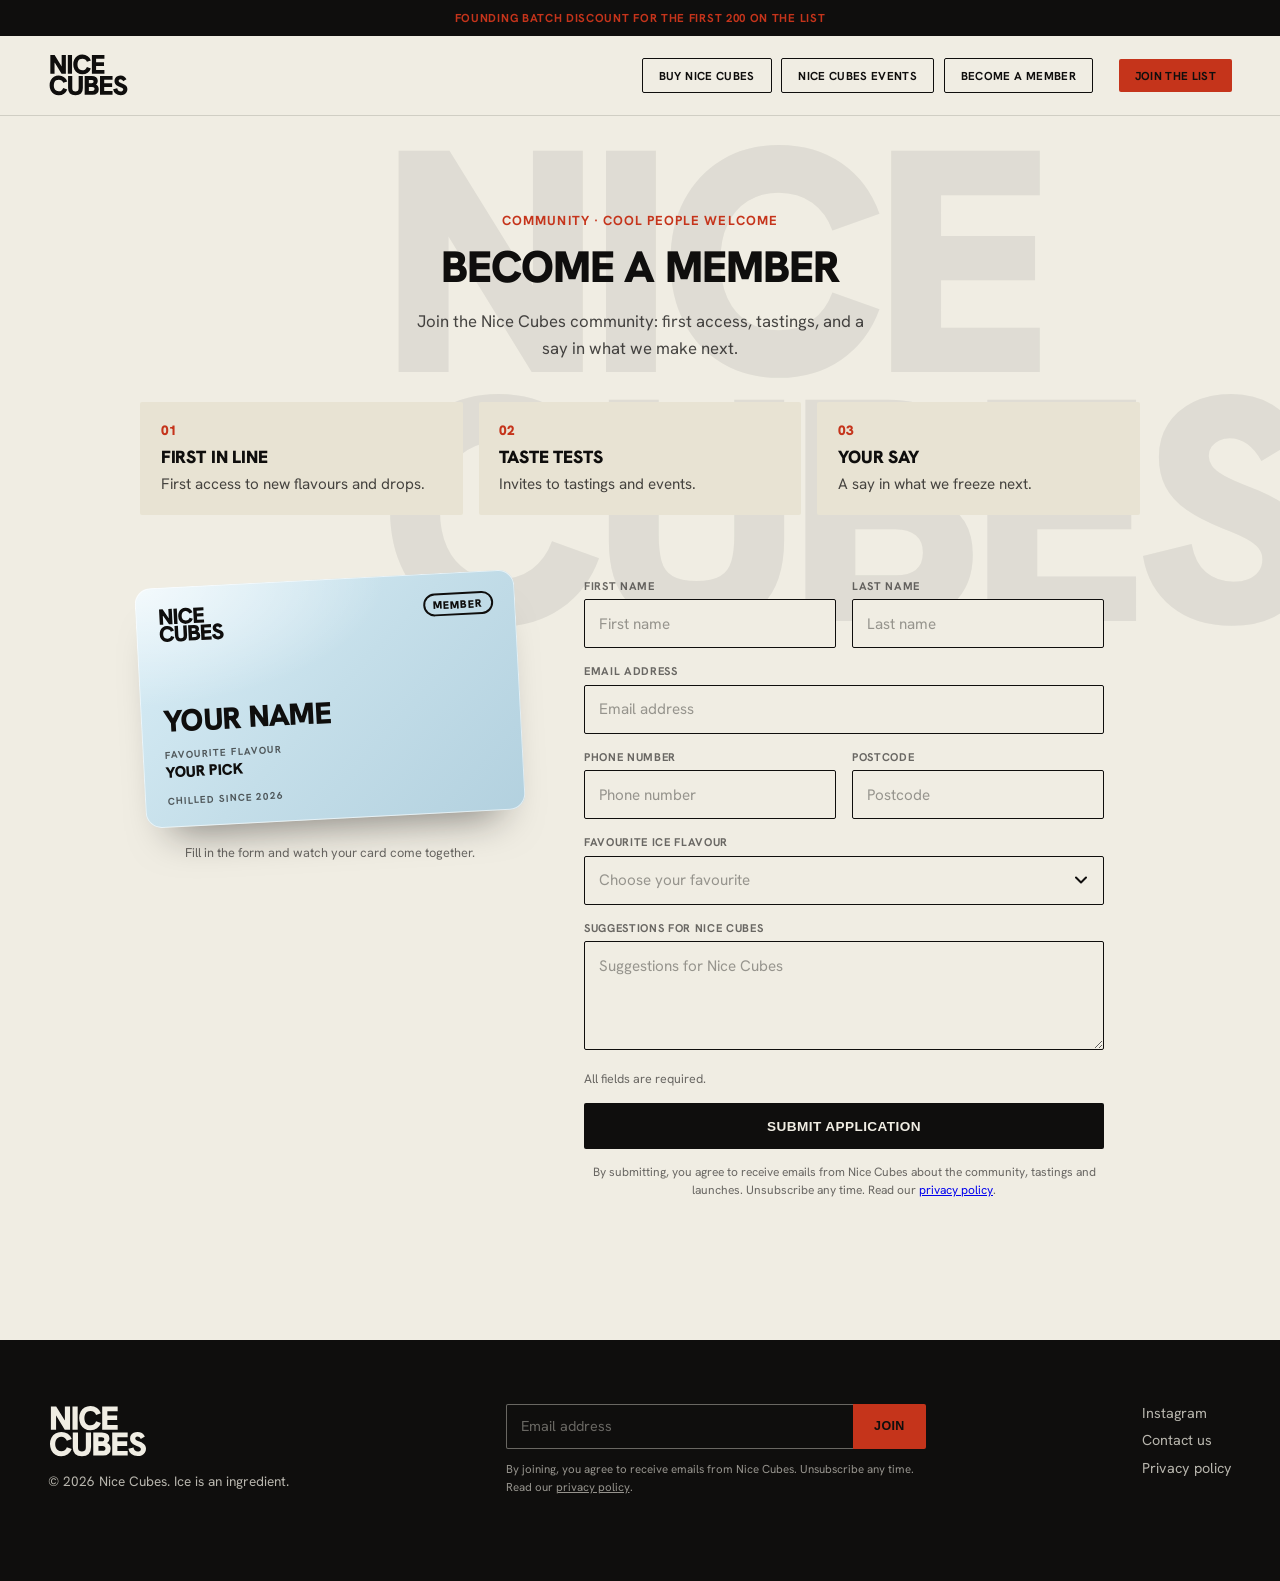
==== become-a-member/index.html @ 355f0e81 "Slim phone menu and text-first hero; spam traps and clearer signup failures; consent lines, footer, " ====
<!doctype html>
<html lang="en">
<head>
<meta charset="UTF-8">
<meta name="viewport" content="width=device-width, initial-scale=1">
<!-- meta:start -->
<title>Become a member | Nice Cubes</title>
<meta name="description" content="Join the Nice Cubes community: first access, tastings, and a say in what we make next.">
<link rel="canonical" href="https://drinknicecubes.com/become-a-member/">
<meta property="og:type" content="website">
<meta property="og:site_name" content="Nice Cubes">
<meta property="og:title" content="Become a member | Nice Cubes">
<meta property="og:description" content="Join the Nice Cubes community: first access, tastings, and a say in what we make next.">
<meta property="og:url" content="https://drinknicecubes.com/become-a-member/">
<meta property="og:image" content="https://drinknicecubes.com/images/og-home.jpg">
<meta property="og:image:width" content="1200">
<meta property="og:image:height" content="630">
<meta name="twitter:card" content="summary_large_image">
<!-- meta:end -->
<link rel="preload" href="/fonts/hanken-grotesk-latin.woff2" as="font" type="font/woff2" crossorigin>
<link rel="icon" href="/images/favicon.svg" type="image/svg+xml">
<link rel="icon" href="/images/favicon-32.png" type="image/png" sizes="32x32">
<link rel="apple-touch-icon" href="/images/apple-touch-icon.png">
<link rel="stylesheet" href="/style.css?v=35">
</head>
<body>

<svg width="0" height="0" style="position:absolute" aria-hidden="true" focusable="false"><defs><path id="nc-wordmark" d="M27 715V18H187L491 509H450V18H607V715H446L144 223H184V715ZM680 715V18H837V715ZM1224 733Q1123 733 1046 687Q969 641 926 558.5Q883 476 883 366Q883 256 926 174Q969 92 1046 46Q1123 0 1224 0Q1339 0 1422 57.5Q1505 115 1541 216L1393 269Q1373 213 1329.5 181.5Q1286 150 1224 150Q1168 150 1126.5 176Q1085 202 1062.5 250Q1040 298 1040 366Q1040 434 1062.5 482.5Q1085 531 1126.5 557Q1168 583 1224 583Q1286 583 1329.5 551.5Q1373 520 1393 464L1541 517Q1505 617 1422 675Q1339 733 1224 733ZM1578 715V18H2046V158H1735V286H2031V426H1735V575H2046V715ZM341 1517Q240 1517 163 1471Q86 1425 43 1342.5Q0 1260 0 1150Q0 1040 43 958Q86 876 163 830Q240 784 341 784Q456 784 539 841.5Q622 899 658 1000L510 1053Q490 997 446.5 965.5Q403 934 341 934Q285 934 243.5 960Q202 986 179.5 1034Q157 1082 157 1150Q157 1218 179.5 1266.5Q202 1315 243.5 1341Q285 1367 341 1367Q403 1367 446.5 1335.5Q490 1304 510 1248L658 1301Q622 1401 539 1459Q456 1517 341 1517ZM965 1517Q828 1517 758.5 1450Q689 1383 689 1247V802H846V1229Q846 1277 854.5 1309Q863 1341 889 1357Q915 1373 965 1373Q1015 1373 1040.5 1357Q1066 1341 1075 1309.5Q1084 1278 1084 1231V802H1241V1242Q1241 1381 1171.5 1449Q1102 1517 965 1517ZM1308 1499V802H1568Q1675 802 1736 849Q1797 896 1797 979Q1797 1025 1779 1061Q1761 1097 1729 1120Q1784 1144 1809.5 1186.5Q1835 1229 1835 1290Q1835 1387 1773.5 1443Q1712 1499 1605 1499ZM1465 1355H1592Q1678 1355 1678 1283Q1678 1248 1655.5 1229Q1633 1210 1592 1210H1465ZM1465 1070H1568Q1602 1070 1621 1052.5Q1640 1035 1640 1004Q1640 976 1621.5 961Q1603 946 1568 946H1465ZM1881 1499V802H2349V942H2038V1070H2334V1210H2038V1359H2349V1499ZM2651 1514Q2535 1514 2461 1454Q2387 1394 2371 1294L2524 1256Q2535 1316 2569.5 1345.5Q2604 1375 2656 1375Q2682 1375 2702.5 1367Q2723 1359 2735 1343Q2747 1327 2747 1305Q2747 1285 2735 1269.5Q2723 1254 2696 1239.5Q2669 1225 2624 1208Q2553 1180 2508 1148.5Q2463 1117 2442 1076Q2421 1035 2421 982Q2421 924 2449.5 879.5Q2478 835 2529.5 809.5Q2581 784 2649 784Q2722 784 2778.5 817.5Q2835 851 2869 919L2744 995Q2725 960 2699.5 941.5Q2674 923 2644 923Q2626 923 2611 930Q2596 937 2587 949.5Q2578 962 2578 979Q2578 996 2588.5 1011Q2599 1026 2627 1041.5Q2655 1057 2705 1076Q2772 1101 2815.5 1131Q2859 1161 2881 1200.5Q2903 1240 2903 1295Q2903 1359 2871.5 1408.5Q2840 1458 2783.5 1486Q2727 1514 2651 1514Z"/></defs></svg>
<svg class="bg-wordmark" viewBox="-60 -60 3023 1637" aria-hidden="true" focusable="false"><use href="#nc-wordmark"/></svg>

<div class="announce"><span class="announce__long">Founding batch discount for the first 200 on the list</span><span class="announce__short">Founding batch discount: first 200</span></div>

<header class="nav" id="site-nav">
  <a class="nav__brand" href="/" aria-label="Nice Cubes home">
    <svg class="logo logo--nav" viewBox="-60 -60 3023 1637" role="img" aria-label="Nice Cubes"><use href="#nc-wordmark"/></svg>
  </a>
  <nav class="nav__links" id="nav-links" aria-label="Main">
    <a class="btn btn--outline btn--sm" href="/buy/">Buy Nice Cubes</a>
    <a class="btn btn--outline btn--sm" href="/events/">Nice Cubes Events</a>
    <a class="btn btn--outline btn--sm" href="/become-a-member/">Become a Member</a>
  </nav>
  <a class="btn btn--accent btn--sm nav__join" href="/#join">Join the list</a>
  <button class="nav__toggle" type="button" aria-expanded="false" aria-controls="nav-links" aria-label="Open menu"><span></span><span></span></button>
</header>

<main id="main">
<div id="page-home" hidden>

  <section class="hero">
    <div class="hero__text">
      <p class="eyebrow"><span class="nowrap">Pre-launch</span> &middot; Four flavours</p>
      <h1 class="display">Why drink ice<br>when you can<br>drink nice.</h1>
      <p class="lede">Nice Cubes treats ice as an ingredient, not an afterthought. Four flavours are launching together: bold heat, floral citrus, savoury herb, bright berry. Zero dilution regret.</p>
      <a class="btn btn--dark" href="/#join">Get Early Access</a>
    </div>
    <div class="hero__media">
      <img class="hero__img" src="/images/hero-lime-chilli-box.webp?v=2" alt="Nice Cubes Lime &amp; Chilli flavoured ice cubes box, with three ice cubes containing lime and chilli">
    </div>
  </section>

  <section class="waitlist" id="join">
    <h2 class="h2 h2--onblack">Be first to know</h2>
    <p class="waitlist__copy">Join the list for early access and a launch discount when our four flavours drop. No spam, just ice.</p>

    <form class="form" id="waitlist-form" novalidate>
      <div class="form__row">
        <label class="field">
          <span class="field__label">First name</span>
          <input class="field__input" type="text" name="firstName" placeholder="e.g. Alex" required autocomplete="given-name">
        </label>
        <label class="field">
          <span class="field__label">Last name</span>
          <input class="field__input" type="text" name="lastName" placeholder="e.g. Parker" required autocomplete="family-name">
        </label>
      </div>
      <label class="field field--full">
        <span class="field__label">Email address</span>
        <input class="field__input" type="email" name="email" placeholder="e.g. alex@email.com" required autocomplete="email">
      </label>
      <div class="hp" aria-hidden="true"><label>Leave this field empty<input type="text" name="nc_confirm_url" tabindex="-1" autocomplete="off"></label></div>
      <button class="btn btn--accent btn--block" type="submit">Join the Waitlist</button>
      <p class="form__consent form__consent--dark">By joining, you agree to receive emails from Nice Cubes about early access, launches and offers. Unsubscribe any time. Read our <a href="/privacy/">privacy policy</a>.</p>
      <p class="form__note" role="status" aria-live="polite"></p>

      <aside class="member-prompt" id="member-prompt" role="dialog" aria-modal="false" aria-labelledby="member-prompt-title" hidden>
        <button class="member-prompt__close" type="button" data-dismiss aria-label="Close">&times;</button>
        <span class="member-prompt__tag">Free</span>
        <p class="member-prompt__title" id="member-prompt-title">Would you like to apply for your free membership?</p>
        <p class="member-prompt__text">First access, tastings and a say in what we freeze next.</p>
        <div class="member-prompt__actions">
          <a class="btn btn--dark btn--sm" href="/become-a-member/">Apply for membership</a>
          <button class="member-prompt__later" type="button" data-dismiss>Maybe later</button>
        </div>
      </aside>
    </form>
  </section>

  <section class="ingredient">
    <img class="ingredient__img" src="/images/ingredient-ice-cube-illustration.webp?v=2" alt="Blue line drawing of a melting ice cube with a Nice Cubes bottle and a glass of ice frozen inside it" loading="lazy" decoding="async">
    <div class="ingredient__text">
      <h2 class="h2">Ice is an ingredient.</h2>
      <p class="lede">Ordinary ice does one job badly. It chills your drink on the way in and waters it down on the way out.</p>
      <p class="lede">Ours does two jobs well. Chilli and lime start releasing the moment the cube hits the glass, so the drink chills and builds flavour at the same time. Three sips in, it isn&rsquo;t quite the drink you poured.</p>
      <ol class="principles">
        <li><span class="principles__num">01</span> Chilli lime, nothing artificial</li>
        <li><span class="principles__num">02</span> Flavour from the first sip, not the last</li>
        <li><span class="principles__num">03</span> Made in small batches in London</li>
      </ol>
      <span class="lockup" role="img" aria-label="Nice Cubes wordmark, black on ice blue">
        <svg class="lockup__mark" viewBox="-60 -60 3023 1637" aria-hidden="true" focusable="false"><use href="#nc-wordmark"/></svg>
      </span>
    </div>
  </section>

  <section class="flavours">
    <h2 class="display display--sm">Four Flavours</h2>
    <p class="lede lede--center">Launching together. Each one built on two or three ingredients doing all the work.</p>

    <div class="flavour-grid">
      <div class="flavour-card">
        <img class="flavour-card__img" src="/images/flavour-lime-chilli.webp?v=2" alt="Nice Cubes Lime &amp; Chilli flavoured ice cubes box, with ice cubes containing lime and chilli" loading="lazy" decoding="async">
        <div class="flavour-card__swatches">
          <span class="flavour-dot" style="background:#C5341B;"></span>
          <span class="flavour-dot" style="background:#C8F902;"></span>
        </div>
        <div class="flavour-card__name">Chilli &amp; Lime</div>
      </div>

      <div class="flavour-card">
        <img class="flavour-card__img" src="/images/flavour-cucumber-mint.webp?v=4" alt="Nice Cubes Cucumber, Mint &amp; Elderflower flavoured ice cubes box, with ice cubes containing cucumber, mint and elderflower" loading="lazy" decoding="async">
        <div class="flavour-card__swatches">
          <span class="flavour-dot" style="background:#E9E4C9;"></span>
          <span class="flavour-dot" style="background:#7FAE86;"></span>
        </div>
        <div class="flavour-card__name">Elderflower, Mint &amp; Cucumber</div>
      </div>

      <div class="flavour-card">
        <img class="flavour-card__img" src="/images/flavour-blood-orange-rosemary.webp?v=2" alt="Nice Cubes Blood Orange &amp; Rosemary flavoured ice cubes box, with ice cubes containing blood orange and rosemary" loading="lazy" decoding="async">
        <div class="flavour-card__swatches">
          <span class="flavour-dot" style="background:#D9622B;"></span>
          <span class="flavour-dot" style="background:#4F5D3A;"></span>
        </div>
        <div class="flavour-card__name">Blood Orange &amp; Rosemary</div>
      </div>

      <div class="flavour-card">
        <img class="flavour-card__img" src="/images/flavour-raspberry-lemon-basil.webp?v=2" alt="Nice Cubes Raspberry, Lemon &amp; Basil flavoured ice cubes box, with ice cubes containing raspberry, lemon and basil" loading="lazy" decoding="async">
        <div class="flavour-card__swatches">
          <span class="flavour-dot" style="background:#C93B62;"></span>
          <span class="flavour-dot" style="background:#E9C94A;"></span>
        </div>
        <div class="flavour-card__name">Raspberry, Lemon &amp; Basil</div>
      </div>
    </div>
  </section>

  <section class="follow follow--simple">
    <div class="follow__head">
      <h2 class="h2">Follow along</h2>
      <a class="follow__handle" href="https://www.instagram.com/drinknicecubes/" target="_blank" rel="noopener">@drinknicecubes</a>
    </div>
    <div class="follow__grid" hidden>
      <span class="dropzone dropzone--square" data-hint="Instagram">
        <input type="file" accept="image/*" class="dropzone__input" aria-label="Upload Instagram post 1">
        <span class="dropzone__empty">
          <svg viewBox="0 0 24 24" class="dropzone__icon"><path d="M12 2.2c3.2 0 3.6 0 4.9.07 1.2.06 2 .25 2.4.42.6.24 1 .53 1.5 1a4 4 0 0 1 1 1.5c.17.4.36 1.2.42 2.4.06 1.3.07 1.7.07 4.9s0 3.6-.07 4.9c-.06 1.2-.25 2-.42 2.4a4 4 0 0 1-1 1.5 4 4 0 0 1-1.5 1c-.4.17-1.2.36-2.4.42-1.3.06-1.7.07-4.9.07s-3.6 0-4.9-.07c-1.2-.06-2-.25-2.4-.42a4 4 0 0 1-1.5-1 4 4 0 0 1-1-1.5c-.17-.4-.36-1.2-.42-2.4C2.2 15.6 2.2 15.2 2.2 12s0-3.6.07-4.9c.06-1.2.25-2 .42-2.4a4 4 0 0 1 1-1.5 4 4 0 0 1 1.5-1c.4-.17 1.2-.36 2.4-.42C8.4 2.2 8.8 2.2 12 2.2Zm0 2c-3.15 0-3.52 0-4.77.07-.97.04-1.5.2-1.85.34-.46.18-.8.4-1.15.75-.35.35-.57.68-.75 1.15-.14.35-.3.88-.34 1.85C3.07 9.48 3.07 9.85 3.07 13s0 3.52.07 4.77c.04.97.2 1.5.34 1.85.18.46.4.8.75 1.15.35.35.68.57 1.15.75.35.14.88.3 1.85.34 1.25.06 1.62.07 4.77.07s3.52 0 4.77-.07c.97-.04 1.5-.2 1.85-.34.46-.18.8-.4 1.15-.75.35-.35.57-.68.75-1.15.14-.35.3-.88.34-1.85.06-1.25.07-1.62.07-4.77s0-3.52-.07-4.77c-.04-.97-.2-1.5-.34-1.85a3 3 0 0 0-.75-1.15 3 3 0 0 0-1.15-.75c-.35-.14-.88-.3-1.85-.34C15.52 4.2 15.15 4.2 12 4.2Zm0 3.4a5.4 5.4 0 1 1 0 10.8 5.4 5.4 0 0 1 0-10.8Zm0 2a3.4 3.4 0 1 0 0 6.8 3.4 3.4 0 0 0 0-6.8Zm5.6-2.6a1.26 1.26 0 1 1-2.52 0 1.26 1.26 0 0 1 2.52 0Z"/></svg>
          <span class="dropzone__label">Instagram</span>
          <span class="dropzone__browse">or browse files</span>
        </span>
      </span>
      <span class="dropzone dropzone--square" data-hint="Instagram">
        <input type="file" accept="image/*" class="dropzone__input" aria-label="Upload Instagram post 2">
        <span class="dropzone__empty">
          <svg viewBox="0 0 24 24" class="dropzone__icon"><path d="M12 2.2c3.2 0 3.6 0 4.9.07 1.2.06 2 .25 2.4.42.6.24 1 .53 1.5 1a4 4 0 0 1 1 1.5c.17.4.36 1.2.42 2.4.06 1.3.07 1.7.07 4.9s0 3.6-.07 4.9c-.06 1.2-.25 2-.42 2.4a4 4 0 0 1-1 1.5 4 4 0 0 1-1.5 1c-.4.17-1.2.36-2.4.42-1.3.06-1.7.07-4.9.07s-3.6 0-4.9-.07c-1.2-.06-2-.25-2.4-.42a4 4 0 0 1-1.5-1 4 4 0 0 1-1-1.5c-.17-.4-.36-1.2-.42-2.4C2.2 15.6 2.2 15.2 2.2 12s0-3.6.07-4.9c.06-1.2.25-2 .42-2.4a4 4 0 0 1 1-1.5 4 4 0 0 1 1.5-1c.4-.17 1.2-.36 2.4-.42C8.4 2.2 8.8 2.2 12 2.2Zm0 2c-3.15 0-3.52 0-4.77.07-.97.04-1.5.2-1.85.34-.46.18-.8.4-1.15.75-.35.35-.57.68-.75 1.15-.14.35-.3.88-.34 1.85C3.07 9.48 3.07 9.85 3.07 13s0 3.52.07 4.77c.04.97.2 1.5.34 1.85.18.46.4.8.75 1.15.35.35.68.57 1.15.75.35.14.88.3 1.85.34 1.25.06 1.62.07 4.77.07s3.52 0 4.77-.07c.97-.04 1.5-.2 1.85-.34.46-.18.8-.4 1.15-.75.35-.35.57-.68.75-1.15.14-.35.3-.88.34-1.85.06-1.25.07-1.62.07-4.77s0-3.52-.07-4.77c-.04-.97-.2-1.5-.34-1.85a3 3 0 0 0-.75-1.15 3 3 0 0 0-1.15-.75c-.35-.14-.88-.3-1.85-.34C15.52 4.2 15.15 4.2 12 4.2Zm0 3.4a5.4 5.4 0 1 1 0 10.8 5.4 5.4 0 0 1 0-10.8Zm0 2a3.4 3.4 0 1 0 0 6.8 3.4 3.4 0 0 0 0-6.8Zm5.6-2.6a1.26 1.26 0 1 1-2.52 0 1.26 1.26 0 0 1 2.52 0Z"/></svg>
          <span class="dropzone__label">Instagram</span>
          <span class="dropzone__browse">or browse files</span>
        </span>
      </span>
      <span class="dropzone dropzone--square" data-hint="Instagram">
        <input type="file" accept="image/*" class="dropzone__input" aria-label="Upload Instagram post 3">
        <span class="dropzone__empty">
          <svg viewBox="0 0 24 24" class="dropzone__icon"><path d="M12 2.2c3.2 0 3.6 0 4.9.07 1.2.06 2 .25 2.4.42.6.24 1 .53 1.5 1a4 4 0 0 1 1 1.5c.17.4.36 1.2.42 2.4.06 1.3.07 1.7.07 4.9s0 3.6-.07 4.9c-.06 1.2-.25 2-.42 2.4a4 4 0 0 1-1 1.5 4 4 0 0 1-1.5 1c-.4.17-1.2.36-2.4.42-1.3.06-1.7.07-4.9.07s-3.6 0-4.9-.07c-1.2-.06-2-.25-2.4-.42a4 4 0 0 1-1.5-1 4 4 0 0 1-1-1.5c-.17-.4-.36-1.2-.42-2.4C2.2 15.6 2.2 15.2 2.2 12s0-3.6.07-4.9c.06-1.2.25-2 .42-2.4a4 4 0 0 1 1-1.5 4 4 0 0 1 1.5-1c.4-.17 1.2-.36 2.4-.42C8.4 2.2 8.8 2.2 12 2.2Zm0 2c-3.15 0-3.52 0-4.77.07-.97.04-1.5.2-1.85.34-.46.18-.8.4-1.15.75-.35.35-.57.68-.75 1.15-.14.35-.3.88-.34 1.85C3.07 9.48 3.07 9.85 3.07 13s0 3.52.07 4.77c.04.97.2 1.5.34 1.85.18.46.4.8.75 1.15.35.35.68.57 1.15.75.35.14.88.3 1.85.34 1.25.06 1.62.07 4.77.07s3.52 0 4.77-.07c.97-.04 1.5-.2 1.85-.34.46-.18.8-.4 1.15-.75.35-.35.57-.68.75-1.15.14-.35.3-.88.34-1.85.06-1.25.07-1.62.07-4.77s0-3.52-.07-4.77c-.04-.97-.2-1.5-.34-1.85a3 3 0 0 0-.75-1.15 3 3 0 0 0-1.15-.75c-.35-.14-.88-.3-1.85-.34C15.52 4.2 15.15 4.2 12 4.2Zm0 3.4a5.4 5.4 0 1 1 0 10.8 5.4 5.4 0 0 1 0-10.8Zm0 2a3.4 3.4 0 1 0 0 6.8 3.4 3.4 0 0 0 0-6.8Zm5.6-2.6a1.26 1.26 0 1 1-2.52 0 1.26 1.26 0 0 1 2.52 0Z"/></svg>
          <span class="dropzone__label">Instagram</span>
          <span class="dropzone__browse">or browse files</span>
        </span>
      </span>
      <span class="dropzone dropzone--square" data-hint="Instagram">
        <input type="file" accept="image/*" class="dropzone__input" aria-label="Upload Instagram post 4">
        <span class="dropzone__empty">
          <svg viewBox="0 0 24 24" class="dropzone__icon"><path d="M12 2.2c3.2 0 3.6 0 4.9.07 1.2.06 2 .25 2.4.42.6.24 1 .53 1.5 1a4 4 0 0 1 1 1.5c.17.4.36 1.2.42 2.4.06 1.3.07 1.7.07 4.9s0 3.6-.07 4.9c-.06 1.2-.25 2-.42 2.4a4 4 0 0 1-1 1.5 4 4 0 0 1-1.5 1c-.4.17-1.2.36-2.4.42-1.3.06-1.7.07-4.9.07s-3.6 0-4.9-.07c-1.2-.06-2-.25-2.4-.42a4 4 0 0 1-1.5-1 4 4 0 0 1-1-1.5c-.17-.4-.36-1.2-.42-2.4C2.2 15.6 2.2 15.2 2.2 12s0-3.6.07-4.9c.06-1.2.25-2 .42-2.4a4 4 0 0 1 1-1.5 4 4 0 0 1 1.5-1c.4-.17 1.2-.36 2.4-.42C8.4 2.2 8.8 2.2 12 2.2Zm0 2c-3.15 0-3.52 0-4.77.07-.97.04-1.5.2-1.85.34-.46.18-.8.4-1.15.75-.35.35-.57.68-.75 1.15-.14.35-.3.88-.34 1.85C3.07 9.48 3.07 9.85 3.07 13s0 3.52.07 4.77c.04.97.2 1.5.34 1.85.18.46.4.8.75 1.15.35.35.68.57 1.15.75.35.14.88.3 1.85.34 1.25.06 1.62.07 4.77.07s3.52 0 4.77-.07c.97-.04 1.5-.2 1.85-.34.46-.18.8-.4 1.15-.75.35-.35.57-.68.75-1.15.14-.35.3-.88.34-1.85.06-1.25.07-1.62.07-4.77s0-3.52-.07-4.77c-.04-.97-.2-1.5-.34-1.85a3 3 0 0 0-.75-1.15 3 3 0 0 0-1.15-.75c-.35-.14-.88-.3-1.85-.34C15.52 4.2 15.15 4.2 12 4.2Zm0 3.4a5.4 5.4 0 1 1 0 10.8 5.4 5.4 0 0 1 0-10.8Zm0 2a3.4 3.4 0 1 0 0 6.8 3.4 3.4 0 0 0 0-6.8Zm5.6-2.6a1.26 1.26 0 1 1-2.52 0 1.26 1.26 0 0 1 2.52 0Z"/></svg>
          <span class="dropzone__label">Instagram</span>
          <span class="dropzone__browse">or browse files</span>
        </span>
      </span>
    </div>
  </section>

</div>

<section class="subpage" id="page-buy" hidden>
  <p class="eyebrow eyebrow--center">Shop &middot; Coming soon</p>
  <h1 class="subpage__title">Chill out.</h1>
  <p class="subpage__copy">Your cubes are still freezing. Nice Cubes isn&rsquo;t for sale just yet, but join the waitlist and we&rsquo;ll email you the moment Chilli Lime is ready to order.</p>
  <div class="freezer" role="img" aria-label="An ice cube tray with five cubes frozen and one still setting">
    <span class="freezer__cube"></span>
    <span class="freezer__cube"></span>
    <span class="freezer__cube"></span>
    <span class="freezer__cube"></span>
    <span class="freezer__cube"></span>
    <span class="freezer__cube freezer__cube--setting"></span>
  </div>
  <p class="freezer__label">Nearly set</p>
  <a class="btn btn--dark" href="/#join">Join the waitlist</a>
</section>

<section class="event" id="page-events" data-sold-out hidden>
  <div class="event__inner">
    <div class="event__banner-wrap">
      <img class="event__banner" src="/images/supper-club-banner.webp" alt="Nice Cubes Supper Club poster. Food by Oliver Wilson, 3rd October, 6:30 to 11pm, East London. Good drinks, better ice. Seasonal fine dining. A space worth saving." loading="lazy" decoding="async">
      <span class="event__stamp" aria-hidden="true">Sold out</span>
    </div>

    <div class="event__layout">
      <div class="event__body">
        <p class="eyebrow">First launch event</p>
        <h1 class="display display--event">A Nice Cubes<br>Supper.</h1>
        <p class="event__tagline">Good drinks. Better ice.</p>

        <ul class="event__meta">
          <li><span class="event__meta-label">Date</span>Saturday 3rd October 2026</li>
          <li><span class="event__meta-label">Time</span>6:30pm to 11:00pm</li>
          <li><span class="event__meta-label">Location</span>Palm 2, Lower Clapton Rd, East London E5&nbsp;0QJ</li>
        </ul>

        <p class="lede">An evening of amazing food, quality drinks and fabulous ice. We&rsquo;re bringing Nice Cubes to the world for an intimate supper, with food by Oliver Wilson and friends.</p>
        <p class="lede">Expect a seasonal menu, <span class="nowrap">long-table</span> dining, carefully made drinks, flavoured ice, and a room full of nice people.</p>
        <p class="event__cue">Come playful. Bring a little spice.</p>

        <div class="event__tickets">
          <a class="btn btn--accent btn--lg" href="https://www.tickettailor.com/events/nicecubes/2355567" target="_blank" rel="noopener">Get Tickets</a>
        </div>

        <div class="event__soldout" role="status">
          <p class="event__soldout-title">Sold out. Nice one.</p>
          <p class="event__soldout-copy">Every seat is taken and we&rsquo;re having a bit of a meltdown. Join the list and you&rsquo;ll be first to hear about the next supper.</p>
          <div class="event__actions">
            <a class="btn btn--dark" href="/#join">Join the list</a>
            <a class="btn btn--outline" href="https://www.tickettailor.com/events/nicecubes/2355567" target="_blank" rel="noopener">View the event page</a>
          </div>
        </div>
      </div>

      <aside class="event__card">
        <div class="event__card-title">A Nice Cubes Supper</div>
        <div class="event__card-row">Sat 3 Oct 2026 &middot; 6:30 to 11:00pm</div>
        <div class="event__card-row">Palm 2, E5 0QJ &middot; East London</div>
        <div class="event__tickets">
          <a class="btn btn--dark btn--block" href="https://www.tickettailor.com/events/nicecubes/2355567" target="_blank" rel="noopener">Buy Tickets</a>
          <div class="event__card-note">Tickets &amp; booking handled securely by Ticket&nbsp;Tailor.</div>
        </div>
        <div class="event__card-soldout">
          <span class="event__badge">Sold out</span>
          <a class="btn btn--accent btn--block" href="/#join">Join the list for the next one</a>
          <a class="btn btn--outline-light btn--block" href="https://www.tickettailor.com/events/nicecubes/2355567" target="_blank" rel="noopener">View the event page</a>
        </div>
      </aside>
    </div>
  </div>
</section>

<section class="apply" id="page-apply">
  <div class="apply__inner">
    <p class="eyebrow eyebrow--center">Community &middot; Cool people welcome</p>
    <h2 class="h2 h2--center">Become a member</h2>
    <p class="lede lede--center">Join the Nice Cubes community: first access, tastings, and a say in what we make next.</p>

    <ul class="perks">
      <li class="perk"><span class="perk__num">01</span><strong class="perk__title">First in line</strong><span class="perk__text">First access to new flavours and drops.</span></li>
      <li class="perk"><span class="perk__num">02</span><strong class="perk__title">Taste tests</strong><span class="perk__text">Invites to tastings and events.</span></li>
      <li class="perk"><span class="perk__num">03</span><strong class="perk__title">Your say</strong><span class="perk__text">A say in what we freeze next.</span></li>
    </ul>

    <div class="apply__grid">
      <div class="member-card-wrap">
        <div class="member-card" aria-hidden="true">
          <svg class="member-card__logo" viewBox="-60 -60 3023 1637" focusable="false"><use href="#nc-wordmark"/></svg>
          <span class="member-card__tag">Member</span>
          <div class="member-card__name" id="card-name">Your name</div>
          <div class="member-card__row">
            <span class="member-card__label">Favourite flavour</span>
            <strong class="member-card__value" id="card-flavour">Your pick</strong>
          </div>
          <div class="member-card__foot">Chilled since 2026</div>
        </div>
        <p class="member-card__hint">Fill in the form and watch your card come together.</p>
      </div>

    <form class="form form--light" id="apply-form" novalidate>
      <div class="form__row">
        <label class="field">
          <span class="field__label">First name</span>
          <input class="field__input" type="text" name="firstName" placeholder="First name" required autocomplete="given-name">
        </label>
        <label class="field">
          <span class="field__label">Last name</span>
          <input class="field__input" type="text" name="lastName" placeholder="Last name" required autocomplete="family-name">
        </label>
      </div>
      <label class="field field--full">
        <span class="field__label">Email address</span>
        <input class="field__input" type="email" name="email" placeholder="Email address" required autocomplete="email">
      </label>
      <div class="form__row">
        <label class="field">
          <span class="field__label">Phone number</span>
          <input class="field__input" type="tel" name="phone" placeholder="Phone number" required autocomplete="tel">
        </label>
        <label class="field">
          <span class="field__label">Postcode</span>
          <input class="field__input" type="text" name="postcode" placeholder="Postcode" required autocomplete="postal-code">
        </label>
      </div>
      <label class="field field--full">
        <span class="field__label">Favourite ice flavour</span>
        <select class="field__input" name="flavour" required>
          <option value="" disabled selected>Choose your favourite</option>
          <option>Chilli &amp; Lime</option>
          <option>Elderflower, Mint &amp; Cucumber</option>
          <option>Blood Orange &amp; Rosemary</option>
          <option>Raspberry, Lemon &amp; Basil</option>
        </select>
      </label>
      <label class="field field--full">
        <span class="field__label">Suggestions for Nice Cubes</span>
        <textarea class="field__input field__textarea" name="suggestion" rows="4" placeholder="Suggestions for Nice Cubes" required></textarea>
      </label>
      <div class="hp" aria-hidden="true"><label>Leave this field empty<input type="text" name="nc_confirm_url" tabindex="-1" autocomplete="off"></label></div>
      <p class="form__required">All fields are required.</p>
      <button class="btn btn--dark btn--block" type="submit">Submit Application</button>
      <p class="form__consent">By submitting, you agree to receive emails from Nice Cubes about the community, tastings and launches. Unsubscribe any time. Read our <a href="/privacy/">privacy policy</a>.</p>
      <p class="form__note" role="status" aria-live="polite"></p>
    </form>
    </div>
  </div>
</section>

<section class="legal" id="page-privacy" hidden>
  <div class="legal__inner">
    <p class="eyebrow">Legal</p>
    <h1 class="legal__title">Privacy policy</h1>
    <p class="legal__updated">Last updated: September 2026</p>
    <p>This page explains what personal information Nice Cubes collects on drinknicecubes.com, why we collect it, and what your rights are. We have kept it short and in plain English.</p>

    <h2>Who we are</h2>
    <p>Nice Cubes (&ldquo;we&rdquo;, &ldquo;us&rdquo;) makes flavoured ice cubes and runs this website. If you have any questions about your information, message us on Instagram at <a href="https://ig.me/m/drinknicecubes" target="_blank" rel="noopener">@drinknicecubes</a>.</p>

    <h2>What we collect and why</h2>
    <ul>
      <li><strong>Waitlist and newsletter signups:</strong> your first name, last name (waitlist only) and email address. We use them to send you news about early access, launches and offers, including the founding batch discount. We do this with your consent.</li>
      <li><strong>Membership applications:</strong> your name, email address, phone number, postcode, favourite flavour and suggestions. We use them to run the Nice Cubes community, such as early access, tastings and events, to get in touch about your application, and to help us decide what to make next. We do this with your consent.</li>
      <li><strong>Visiting the site:</strong> like any website, the company that hosts it (GitHub) receives your IP address and basic technical details when your browser loads a page. This is used to deliver the site and keep it secure.</li>
    </ul>
    <p>You never have to give us any of this. If you don&rsquo;t, you can still browse the whole site.</p>

    <h2>Cookies and tracking</h2>
    <p>This website doesn&rsquo;t use cookies, analytics or advertising trackers, and it doesn&rsquo;t store anything on your device. If that ever changes, we will update this page and ask for your permission where the law requires it.</p>

    <h2>Who we share it with</h2>
    <p>We use trusted services to run the site, and we don&rsquo;t sell your information.</p>
    <ul>
      <li><strong>Klaviyo:</strong> an email marketing service that stores your signup details and sends our emails. It may process information outside the UK, using the safeguards the law requires.</li>
      <li><strong>GitHub:</strong> hosts this website.</li>
    </ul>
    <p>Our site links to other websites, such as Ticket Tailor for event tickets and Instagram. They have their own privacy policies.</p>

    <h2>How long we keep it</h2>
    <p>We keep your details for as long as you stay subscribed or are part of the community, or until you ask us to delete them. If you unsubscribe, we stop emailing you. If you would like your details removed completely, ask us.</p>

    <h2>Your rights</h2>
    <p>You can ask us to show you the information we hold about you, correct it, delete it, restrict or object to how we use it, or give you a copy to take elsewhere. You can withdraw your consent to emails at any time using the unsubscribe link in any email we send.</p>
    <p>To use any of these rights, message us on Instagram at <a href="https://ig.me/m/drinknicecubes" target="_blank" rel="noopener">@drinknicecubes</a>. If you are unhappy with how we handle your information, you can complain to the Information Commissioner&rsquo;s Office at <a href="https://ico.org.uk" target="_blank" rel="noopener">ico.org.uk</a>.</p>

    <h2>Changes to this policy</h2>
    <p>We may update this policy from time to time. The date at the top shows when it last changed.</p>
  </div>
</section>

</main>

<footer class="footer">
  <div class="footer__brand">
    <svg class="logo logo--footer" viewBox="-60 -60 3023 1637" role="img" aria-label="Nice Cubes"><use href="#nc-wordmark"/></svg>
    <p class="footer__copy">&copy; 2026 Nice Cubes. Ice is an ingredient.</p>
  </div>
  <div class="footer__signup">
    <form class="footer__form" id="footer-form" novalidate>
      <input class="footer__input" type="email" name="email" placeholder="Email address" required autocomplete="email" aria-label="Email address">
      <button class="footer__btn" type="submit">Join</button>
      <div class="hp" aria-hidden="true"><label>Leave this field empty<input type="text" name="nc_confirm_url" tabindex="-1" autocomplete="off"></label></div>
    </form>
    <p class="footer__consent">By joining, you agree to receive emails from Nice Cubes. Unsubscribe any time. Read our <a href="/privacy/">privacy policy</a>.</p>
    <p class="footer__note" role="status" aria-live="polite"></p>
  </div>
  <nav class="footer__links" aria-label="Footer">
    <a href="https://www.instagram.com/drinknicecubes/" target="_blank" rel="noopener">Instagram</a>
    <a href="https://ig.me/m/drinknicecubes" target="_blank" rel="noopener">Contact us</a>
    <a href="/privacy/">Privacy policy</a>
  </nav>
</footer>

<script src="/script.js?v=16"></script>
</body>
</html>
---- style.css ----
/* Hanken Grotesk, hosted here (Latin subset, weights 400 to 900). Licence: fonts/OFL.txt */
@font-face {
  font-family: 'Hanken Grotesk';
  src: url('/fonts/hanken-grotesk-latin.woff2') format('woff2');
  font-weight: 400 900;
  font-style: normal;
  font-display: swap;
}

:root {
  --cream: #f0ede3;
  --cream-alt: #e8e3d3;
  --ink: #0f0e0d;
  --accent: #c5341b;
  --accent-dark: #a12a15;
  --lime: #c8f902;
  --ice: #c4dee9;
  --muted: rgba(15, 14, 13, 0.75);
  --muted-2: rgba(15, 14, 13, 0.6);
  --line: rgba(15, 14, 13, 0.14);
  --on-dark: #f0ede3;
  --on-dark-muted: rgba(240, 237, 227, 0.75);
  --on-dark-label: rgba(240, 237, 227, 0.6);
  --on-dark-line: rgba(240, 237, 227, 0.4);
  --radius: 2px;
  --maxw: 1180px;
}

* { box-sizing: border-box; }

html { scroll-behavior: smooth; }

body {
  margin: 0;
  background: var(--cream);
  color: var(--ink);
  font-family: 'Hanken Grotesk', -apple-system, BlinkMacSystemFont, sans-serif;
  -webkit-font-smoothing: antialiased;
}

img { max-width: 100%; display: block; }

[hidden] { display: none !important; }

.display, .h2 {
  font-weight: 900;
  text-transform: uppercase;
  letter-spacing: -0.03em;
  line-height: 0.95;
  margin: 0;
}

.display { font-size: clamp(2.75rem, 8vw, 6rem); }
.display--sm { font-size: clamp(2.25rem, 6vw, 4.25rem); text-align: center; }

.h2 { font-size: clamp(1.9rem, 4vw, 2.75rem); letter-spacing: -0.02em; }
.h2--onblack { color: var(--on-dark); text-align: center; }
.h2--center { text-align: center; }

.eyebrow {
  color: var(--accent);
  font-weight: 700;
  font-size: 0.82rem;
  letter-spacing: 0.08em;
  text-transform: uppercase;
  margin: 0 0 1.1rem;
}

.eyebrow--center { text-align: center; }

.lede {
  font-size: 1.05rem;
  line-height: 1.6;
  color: var(--muted);
  max-width: 46ch;
  margin: 1.25rem 0 1.75rem;
}

.lede--center { max-width: 50ch; margin-left: auto; margin-right: auto; text-align: center; }

/* Announcement bar */
.announce {
  background: var(--ink);
  color: var(--accent);
  text-align: center;
  font-weight: 700;
  font-size: 0.72rem;
  letter-spacing: 0.06em;
  text-transform: uppercase;
  padding: 0.65rem 1rem;
  white-space: nowrap;
  overflow: hidden;
}

.announce__short { display: none; }

/* Nav */
.nav {
  display: flex;
  align-items: center;
  justify-content: space-between;
  gap: 1rem;
  padding: 1.1rem clamp(1.25rem, 4vw, 3rem);
  border-bottom: 1px solid var(--line);
  position: sticky;
  top: 0;
  background: var(--cream);
  z-index: 50;
}

.nav__brand {
  display: flex;
  align-items: center;
  gap: 0.6rem;
  text-decoration: none;
  color: var(--ink);
}

.nav__links {
  display: flex;
  align-items: center;
  gap: 0.6rem;
  margin-left: auto;
}

.nav__join { margin-left: 0.6rem; }

.nav__toggle { display: none; }

/* Logo: stacked all-caps wordmark (Hanken Grotesk 900, tracking -45), one shared vector */
.logo { display: block; height: auto; aspect-ratio: 3023 / 1637; overflow: visible; fill: currentColor; }
.logo--nav { width: 81px; color: var(--ink); }
.logo--footer { width: 100px; color: var(--on-dark); margin-bottom: 0.9rem; }

/* Black on ice blue lockup */
.lockup {
  display: inline-flex;
  align-items: center;
  justify-content: center;
  width: 112px;
  height: 112px;
  background: var(--ice);
  color: var(--ink);
  border-radius: var(--radius);
}
.lockup__mark { width: 64.5%; height: auto; aspect-ratio: 3023 / 1637; overflow: visible; fill: currentColor; }

/* Buttons */
.btn {
  display: inline-flex;
  align-items: center;
  justify-content: center;
  border: none;
  border-radius: var(--radius);
  font-weight: 700;
  font-size: 0.85rem;
  letter-spacing: 0.03em;
  text-transform: uppercase;
  text-decoration: none;
  padding: 0.95rem 1.6rem;
  cursor: pointer;
  transition: transform 0.15s ease, background 0.15s ease, color 0.15s ease, opacity 0.15s ease;
}

.btn:hover { transform: translateY(-1px); }
.btn:active { transform: translateY(0); }

.btn--dark { background: var(--ink); color: var(--cream); }
.btn--dark:hover { background: #050403; }

.btn--accent { background: var(--accent); color: var(--ink); }
.btn--accent:hover { background: var(--accent-dark); color: var(--cream); }

.btn--outline {
  background: transparent;
  color: var(--ink);
  border: 1px solid var(--ink);
}
.btn--outline:hover { background: var(--ink); color: var(--cream); }

.btn--outline-light {
  background: transparent;
  color: var(--on-dark);
  border: 1px solid var(--on-dark-line);
}
.btn--outline-light:hover { background: var(--on-dark); color: var(--ink); }

.btn--sm { padding: 0.55rem 1rem; font-size: 0.72rem; }

.btn--block { width: 100%; }

/* Hero */
.hero {
  max-width: var(--maxw);
  margin: 0 auto;
  padding: clamp(2.5rem, 6vw, 4.5rem) clamp(1.25rem, 4vw, 3rem);
  display: grid;
  grid-template-columns: 1fr 1fr;
  gap: clamp(2rem, 5vw, 4rem);
  align-items: center;
  position: relative;
  overflow: hidden;
}

/* Site-wide background wordmark.
   One fixed layer sits above every section background but below all content, so each section
   slides over it. Blend mode "difference" keeps it a faint dark tint on light sections and a
   faint light tint on the black ones. */
.bg-wordmark {
  position: fixed;
  top: 14vh;
  right: -4vw;
  width: min(1000px, 75vw);
  height: auto;
  aspect-ratio: 3023 / 1637;
  overflow: visible;
  fill: #fff;
  mix-blend-mode: difference;
  opacity: 0.075;
  pointer-events: none;
  user-select: none;
  z-index: -1;
}

/* Sections with a solid colour draw it on a layer beneath the wordmark */
.waitlist, .flavours, .footer { position: relative; }
.waitlist::before, .flavours::before, .footer::before {
  content: '';
  position: absolute;
  inset: 0;
  z-index: -2;
}
.waitlist::before, .footer::before { background: var(--ink); }
.flavours::before { background: var(--cream-alt); }

.hero__text, .hero__media { position: relative; z-index: 1; }

.hero__text { max-width: 46ch; }

.hero__img {
  width: 100%;
  height: auto;
  /* transparent cutout, so the shadow follows the box itself and it floats above the wordmark */
  filter: drop-shadow(0 34px 30px rgba(15, 14, 13, 0.3));
}

/* Waitlist */
.waitlist {
  color: var(--on-dark);
  padding: clamp(3rem, 7vw, 5rem) 1.5rem;
  text-align: center;
  scroll-margin-top: 5rem;
}

.waitlist__copy {
  color: var(--on-dark-muted);
  max-width: 46ch;
  margin: 1rem auto 2.25rem;
  line-height: 1.6;
}

.form {
  position: relative;
  max-width: 480px;
  margin: 0 auto;
  text-align: left;
}

.form__row {
  display: grid;
  grid-template-columns: 1fr 1fr;
  gap: 1rem;
}

.field { display: block; margin-bottom: 1rem; }
.field--full { grid-column: 1 / -1; }

.field__label {
  display: block;
  font-size: 0.7rem;
  font-weight: 700;
  letter-spacing: 0.06em;
  text-transform: uppercase;
  color: var(--on-dark-label);
  margin-bottom: 0.4rem;
}

.field__input {
  width: 100%;
  background: transparent;
  border: 1px solid var(--on-dark-line);
  border-radius: var(--radius);
  padding: 0.85rem 0.9rem;
  color: var(--on-dark);
  font-family: inherit;
  font-size: 0.95rem;
}

.field__textarea { resize: vertical; }

.field__input::placeholder { color: rgba(240, 237, 227, 0.4); }
.field__input:focus { outline: 2px solid var(--accent); outline-offset: 1px; }
.field__input:invalid.touched { border-color: #d97070; }
.form--light .field__input:invalid.touched { border-color: #b0361a; }

/* Dropdown */
.form--light select.field__input {
  appearance: none;
  -webkit-appearance: none;
  padding-right: 2.75rem;
  cursor: pointer;
  background-image: url("data:image/svg+xml,%3Csvg xmlns='http://www.w3.org/2000/svg' viewBox='0 0 12 8' fill='none' stroke='%230f0e0d' stroke-width='2' stroke-linecap='round' stroke-linejoin='round'%3E%3Cpath d='M1 1.5l5 5 5-5'/%3E%3C/svg%3E");
  background-repeat: no-repeat;
  background-position: right 1rem center;
  background-size: 12px 8px;
}
.form--light select.field__input:required:invalid { color: rgba(15, 14, 13, 0.4); }
.form--light select.field__input option { color: var(--ink); }

.form__required {
  margin: 0.25rem 0 1rem;
  font-size: 0.78rem;
  color: var(--muted-2);
}

/* Light-theme form (Become a Member) */
.form--light .field__label { color: var(--muted-2); }
.form--light .field__input {
  color: var(--ink);
  border-color: var(--ink);
  background: var(--cream);
}
.form--light .field__input::placeholder { color: rgba(15, 14, 13, 0.4); }

.form__consent {
  margin: 0.9rem 0 0;
  font-size: 0.75rem;
  line-height: 1.5;
  text-align: center;
  color: var(--muted-2);
}

.form__note {
  margin-top: 0.9rem;
  min-height: 1.2em;
  font-size: 0.85rem;
  text-align: center;
  color: var(--lime);
}

.form--light .form__note { color: var(--accent); }

.form__note--error { color: #e08a6d; }
.form--light .form__note--error { color: #b0361a; }

/* Ingredient section */
.ingredient {
  max-width: var(--maxw);
  margin: 0 auto;
  padding: clamp(3rem, 7vw, 5rem) clamp(1.25rem, 4vw, 3rem);
  display: grid;
  grid-template-columns: 1fr 1fr;
  gap: clamp(2rem, 5vw, 4rem);
  align-items: center;
}

.ingredient__img {
  width: 100%;
  height: auto;
  /* transparent line drawing: sits straight on the page, no shadow */
}

.principles {
  list-style: none;
  margin: 0 0 1.75rem;
  padding: 0;
  display: flex;
  flex-direction: column;
  gap: 0.6rem;
}

.principles li {
  font-weight: 700;
  font-size: 0.95rem;
  display: flex;
  gap: 0.6rem;
  align-items: baseline;
}

.principles__num { color: var(--accent); font-weight: 900; font-size: 0.85rem; }

/* Four flavours */
.flavours {
  padding: clamp(3rem, 7vw, 5rem) clamp(1.25rem, 4vw, 3rem);
  text-align: center;
}

.flavour-grid {
  max-width: var(--maxw);
  margin: 3rem auto 0;
  display: grid;
  grid-template-columns: repeat(4, 1fr);
  gap: 1.5rem;
  text-align: left;
}

.flavour-card__img {
  width: 100%;
  aspect-ratio: 5 / 6;
  object-fit: contain;
  object-position: center bottom;
  /* transparent cutouts: shadow follows each box so they float on the section */
  filter: drop-shadow(0 18px 16px rgba(15, 14, 13, 0.28));
}

.flavour-card__swatches {
  display: flex;
  gap: 0.5rem;
  margin: 1rem 0 0.6rem;
}

.flavour-dot {
  width: 22px;
  height: 22px;
  border-radius: 50%;
  box-shadow: inset 0 0 0 1px rgba(15, 14, 13, 0.14);
}

.flavour-card__name {
  font-weight: 900;
  text-transform: uppercase;
  letter-spacing: -0.01em;
  font-size: 1.05rem;
  line-height: 1.2;
}

/* Follow */
.follow {
  max-width: var(--maxw);
  margin: 0 auto;
  padding: clamp(3rem, 7vw, 5rem) clamp(1.25rem, 4vw, 3rem);
}

.follow__head {
  display: flex;
  align-items: baseline;
  justify-content: space-between;
  margin-bottom: 1.75rem;
  flex-wrap: wrap;
  gap: 0.75rem;
}

.follow__handle {
  color: var(--accent);
  font-weight: 700;
  letter-spacing: 0.04em;
  text-decoration: none;
}

.follow__handle:hover { text-decoration: underline; }

/* Follow: simple handle-only version (image grid hidden) */
.follow--simple { text-align: center; padding-top: clamp(3.5rem, 8vw, 6rem); padding-bottom: clamp(3.5rem, 8vw, 6rem); }
.follow--simple .follow__head { flex-direction: column; align-items: center; justify-content: center; gap: 0.5rem; margin-bottom: 0; }
.follow--simple .follow__handle { font-size: clamp(1.4rem, 4vw, 2.25rem); font-weight: 900; letter-spacing: -0.02em; }

.follow__grid {
  display: grid;
  grid-template-columns: repeat(4, 1fr);
  gap: 1rem;
}

/* Footer (home page only) */
.footer {
  color: var(--on-dark-muted);
  padding: clamp(2.5rem, 6vw, 4rem) clamp(1.25rem, 4vw, 3rem);
  display: flex;
  flex-wrap: wrap;
  justify-content: space-between;
  align-items: flex-start;
  gap: 2rem;
}

.footer__copy { font-size: 0.85rem; margin: 0.75rem 0 0; }

.footer__signup { flex: 1 1 320px; max-width: 420px; }
.footer__consent { margin: 0.7rem 0 0; font-size: 0.72rem; line-height: 1.5; color: var(--on-dark-label); }
.footer__consent a, .form__consent--dark a { color: inherit; text-decoration: underline; }
.footer__note { margin: 0.5rem 0 0; min-height: 1.1em; font-size: 0.8rem; color: #e08a6d; }
.footer__note a { color: inherit; text-decoration: underline; }

.footer__links { display: flex; flex-direction: column; gap: 0.6rem; font-size: 0.9rem; }
.footer__links a { color: var(--on-dark-muted); text-decoration: none; }
.footer__links a:hover { color: var(--on-dark); text-decoration: underline; }

.footer__form {
  display: flex;
  width: 100%;
}

.footer__input {
  flex: 1;
  min-width: 0;
  padding: 0.8rem 0.9rem;
  border: 1px solid var(--on-dark-line);
  border-right: none;
  background: transparent;
  color: var(--on-dark);
  font-family: inherit;
  font-size: 0.9rem;
  border-radius: var(--radius) 0 0 var(--radius);
}

.footer__input::placeholder { color: rgba(240, 237, 227, 0.4); }
.footer__input:focus { outline: none; border-color: var(--accent); }

.footer__btn {
  background: var(--accent);
  color: var(--ink);
  border: none;
  padding: 0.8rem 1.3rem;
  font-weight: 700;
  font-size: 0.78rem;
  text-transform: uppercase;
  letter-spacing: 0.03em;
  cursor: pointer;
  border-radius: 0 var(--radius) var(--radius) 0;
  white-space: nowrap;
}

.footer__btn:hover { background: var(--accent-dark); }

/* Sub-pages: Buy / Events */
.subpage {
  min-height: 60vh;
  display: flex;
  flex-direction: column;
  align-items: center;
  justify-content: center;
  text-align: center;
  padding: clamp(4rem, 10vw, 7.5rem) clamp(1.25rem, 5vw, 4rem);
}

.subpage__title {
  font-weight: 900;
  text-transform: uppercase;
  letter-spacing: -0.03em;
  line-height: 0.95;
  font-size: clamp(2.5rem, 7vw, 4.5rem);
  margin: 0 0 1.25rem;
}

.subpage__copy {
  font-size: 1.1rem;
  line-height: 1.5;
  color: var(--muted);
  max-width: 36ch;
  margin: 0 0 2rem;
}

/* Little ice cube tray on the Buy page */
.freezer {
  display: flex;
  gap: 0.55rem;
  margin: 0 0 0.7rem;
  padding: 0.6rem;
  border: 2px solid var(--ink);
  border-radius: 8px;
}

.freezer__cube {
  width: clamp(30px, 8vw, 40px);
  aspect-ratio: 1;
  border-radius: 5px;
  background: var(--ice);
  box-shadow: inset 0 0 0 1px rgba(15, 14, 13, 0.14), inset 6px 6px 0 rgba(255, 255, 255, 0.5);
}

.freezer__cube--setting {
  background: transparent;
  box-shadow: inset 0 0 0 2px rgba(15, 14, 13, 0.25);
  animation: setting 2.4s ease-in-out infinite;
}

@keyframes setting {
  0%, 100% { background: transparent; }
  50% { background: rgba(196, 222, 233, 0.75); }
}

@media (prefers-reduced-motion: reduce) {
  .freezer__cube--setting { animation: none; background: rgba(196, 222, 233, 0.5); }
}

.freezer__label {
  margin: 0 0 2rem;
  font-size: 0.72rem;
  font-weight: 700;
  letter-spacing: 0.08em;
  text-transform: uppercase;
  color: var(--muted-2);
}

/* Events */
.event { padding: clamp(3rem, 7vw, 5rem) clamp(1.25rem, 4vw, 3rem); }
.event__inner { max-width: var(--maxw); margin: 0 auto; }

.display--event { font-size: clamp(2.5rem, 6.5vw, 4.75rem); margin-bottom: 0.6rem; }

.event__layout {
  display: grid;
  grid-template-columns: 1.6fr 1fr;
  gap: clamp(2rem, 5vw, 4rem);
  align-items: start;
}

.event__tagline {
  font-weight: 700;
  font-style: italic;
  color: var(--muted);
  margin: 0 0 1.75rem;
}

.event__meta {
  list-style: none;
  margin: 0 0 2rem;
  padding: 1.25rem 0;
  border-top: 1px solid var(--line);
  border-bottom: 1px solid var(--line);
  display: flex;
  flex-direction: column;
  gap: 0.65rem;
}

.event__meta li { font-size: 0.95rem; font-weight: 600; }

.event__meta-label {
  display: inline-block;
  min-width: 92px;
  color: var(--accent);
  font-weight: 700;
  font-size: 0.72rem;
  letter-spacing: 0.06em;
  text-transform: uppercase;
}

.event__cue { font-weight: 700; margin: 0 0 2rem; }

.btn--lg { padding: 1.1rem 2.2rem; font-size: 0.95rem; }

.event__card {
  background: var(--ink);
  color: var(--on-dark);
  padding: 1.75rem;
  border-radius: var(--radius);
  position: sticky;
  top: 6rem;
}

.event__card-title {
  font-weight: 900;
  text-transform: uppercase;
  font-size: 1.1rem;
  letter-spacing: -0.01em;
  margin-bottom: 0.85rem;
}

.event__card-row {
  font-size: 0.9rem;
  color: var(--on-dark-muted);
  margin-bottom: 0.4rem;
}

.event__card .btn { margin-top: 1.25rem; width: 100%; }

.event__card-note {
  font-size: 0.72rem;
  color: var(--on-dark-label);
  margin-top: 0.85rem;
  text-align: center;
}

/* Become a Member */
.apply {
  padding: clamp(4rem, 8vw, 6rem) clamp(1.25rem, 5vw, 4rem);
}

.apply__inner { max-width: 1000px; margin: 0 auto; }
.apply .lede { margin-bottom: 2.5rem; }

/* Perks */
.perks {
  list-style: none;
  margin: 0 0 clamp(2.5rem, 6vw, 4rem);
  padding: 0;
  display: grid;
  grid-template-columns: repeat(3, 1fr);
  gap: 1rem;
}

.perk {
  display: flex;
  flex-direction: column;
  gap: 0.35rem;
  padding: 1.2rem 1.3rem;
  background: var(--cream-alt);
  border-radius: var(--radius);
}

.perk__num { color: var(--accent); font-weight: 900; font-size: 0.85rem; }
.perk__title { font-weight: 900; font-size: 1.1rem; letter-spacing: -0.01em; text-transform: uppercase; }
.perk__text { color: var(--muted); font-size: 0.95rem; line-height: 1.45; }

/* Card + form */
.apply__grid {
  display: grid;
  grid-template-columns: minmax(0, 380px) minmax(0, 1fr);
  gap: clamp(2rem, 5vw, 4.5rem);
  align-items: start;
}

.apply__grid .form { max-width: 520px; margin: 0; }

.member-card-wrap { position: sticky; top: 7rem; }

/* Live membership card: fills in as the form is filled in */
.member-card {
  position: relative;
  aspect-ratio: 1.586;
  display: flex;
  flex-direction: column;
  padding: 1.25rem 1.4rem;
  border-radius: 16px;
  color: var(--ink);
  background:
    radial-gradient(120% 90% at 0% 0%, rgba(255, 255, 255, 0.7) 0%, rgba(255, 255, 255, 0) 55%),
    linear-gradient(135deg, #d9eef7 0%, var(--ice) 50%, #b3d1df 100%);
  box-shadow: 0 30px 40px -26px rgba(15, 14, 13, 0.5), inset 0 0 0 1px rgba(255, 255, 255, 0.6);
  transform: rotate(-3deg);
  transition: transform 0.3s ease;
  overflow: hidden;
}

.member-card-wrap:hover .member-card { transform: rotate(0deg) translateY(-3px); }

.member-card__logo { width: 66.5px; height: auto; aspect-ratio: 3023 / 1637; overflow: visible; fill: currentColor; }

.member-card__tag {
  position: absolute;
  top: 1.25rem;
  right: 1.4rem;
  padding: 0.25em 0.7em;
  border: 2px solid var(--ink);
  border-radius: 999px;
  font-size: 0.68rem;
  font-weight: 900;
  letter-spacing: 0.1em;
  text-transform: uppercase;
}

.member-card__name {
  margin-top: auto;
  font-weight: 900;
  font-size: clamp(1.4rem, 4.2vw, 1.9rem);
  letter-spacing: -0.02em;
  line-height: 1;
  text-transform: uppercase;
  overflow-wrap: anywhere;
  display: -webkit-box;
  -webkit-line-clamp: 2;
  -webkit-box-orient: vertical;
  overflow: hidden;
}

.member-card__row { display: flex; flex-direction: column; gap: 0.1rem; margin-top: 0.7rem; }
.member-card__label { font-size: 0.62rem; font-weight: 700; letter-spacing: 0.1em; text-transform: uppercase; opacity: 0.65; }
.member-card__value { font-size: 0.95rem; font-weight: 900; text-transform: uppercase; overflow-wrap: anywhere; }

.member-card__foot {
  margin-top: 0.7rem;
  font-size: 0.62rem;
  font-weight: 700;
  letter-spacing: 0.1em;
  text-transform: uppercase;
  opacity: 0.65;
}

.member-card__hint { margin: 1.6rem 0 0; text-align: center; font-size: 0.8rem; color: var(--muted-2); }

@media (prefers-reduced-motion: reduce) {
  .member-card, .member-card-wrap:hover .member-card { transition: none; }
}

/* Dropzones (image placeholders) */
.dropzone {
  position: relative;
  display: flex;
  align-items: center;
  justify-content: center;
  overflow: hidden;
  background: var(--cream-alt);
  border: 1.5px dashed rgba(15, 14, 13, 0.28);
  border-radius: var(--radius);
  width: 100%;
  aspect-ratio: 1 / 1;
  cursor: pointer;
  transition: border-color 0.15s ease, background 0.15s ease;
}

.dropzone:hover { border-color: var(--accent); }
.dropzone.is-dragover { border-color: var(--accent); background: #ded5b8; }

.dropzone--tall { aspect-ratio: 4 / 5; }
.dropzone--square { aspect-ratio: 1 / 1; }
.dropzone--flavour { aspect-ratio: 4 / 5; margin-bottom: 0; }
.event__banner-wrap {
  position: relative;
  margin-bottom: clamp(2rem, 5vw, 3rem);
}

.event__banner {
  display: block;
  width: 100%;
  height: auto;
  border-radius: 6px;
  box-shadow: 0 26px 40px -30px rgba(15, 14, 13, 0.4);
}

/* Sold out state: shown when the section carries the data-sold-out attribute */
.event__stamp,
.event__soldout,
.event__card-soldout { display: none; }

.event[data-sold-out] .event__tickets { display: none; }
.event[data-sold-out] .event__stamp { display: block; }
.event[data-sold-out] .event__soldout { display: block; }
.event[data-sold-out] .event__card-soldout { display: block; }

.event__stamp {
  position: absolute;
  right: clamp(0.75rem, 3vw, 2.25rem);
  bottom: calc(-1 * clamp(0.9rem, 2.4vw, 1.6rem));
  transform: rotate(-7deg);
  padding: 0.25em 0.7em;
  border: 3px solid var(--accent);
  border-radius: 4px;
  background: rgba(240, 237, 227, 0.92);
  color: var(--accent);
  font-weight: 900;
  font-size: clamp(0.85rem, 2.6vw, 1.7rem);
  letter-spacing: 0.06em;
  text-transform: uppercase;
  line-height: 1;
  pointer-events: none;
}

.event__soldout {
  background: var(--ice);
  color: var(--ink);
  border-radius: var(--radius);
  padding: clamp(1.25rem, 3vw, 1.75rem);
  max-width: 46ch;
}

.event__soldout-title {
  margin: 0 0 0.6rem;
  font-weight: 900;
  font-size: clamp(1.7rem, 4.5vw, 2.4rem);
  letter-spacing: -0.03em;
  line-height: 1;
  text-transform: uppercase;
}

.event__actions {
  display: flex;
  flex-wrap: wrap;
  gap: 0.75rem;
}

.event__card-soldout .btn + .btn { margin-top: 0.6rem; }

.event__soldout-copy {
  margin: 0 0 1.25rem;
  line-height: 1.55;
}

.event__badge {
  display: inline-block;
  margin: 0.8rem 0 1rem;
  padding: 0.35em 0.8em;
  border: 2px solid var(--accent);
  border-radius: 4px;
  color: var(--accent);
  background: var(--on-dark);
  font-weight: 900;
  font-size: 0.85rem;
  letter-spacing: 0.06em;
  text-transform: uppercase;
}

.dropzone__input {
  position: absolute;
  inset: 0;
  opacity: 0;
  cursor: pointer;
  width: 100%;
  height: 100%;
}

.dropzone__empty {
  display: flex;
  flex-direction: column;
  align-items: center;
  gap: 0.35rem;
  padding: 0.75rem;
  text-align: center;
  pointer-events: none;
}

.dropzone__icon {
  width: 22px;
  height: 22px;
  fill: rgba(15, 14, 13, 0.35);
}

.dropzone__label {
  font-size: 0.72rem;
  font-weight: 600;
  color: rgba(15, 14, 13, 0.55);
  line-height: 1.3;
}

.dropzone__browse {
  font-size: 0.68rem;
  color: var(--accent);
  text-decoration: underline;
}

.dropzone.has-image .dropzone__empty { display: none; }

.dropzone__img {
  position: absolute;
  inset: 0;
  width: 100%;
  height: 100%;
  object-fit: cover;
  display: none;
}

.dropzone.has-image .dropzone__img { display: block; }

.dropzone__replace {
  position: absolute;
  bottom: 0.5rem;
  right: 0.5rem;
  background: rgba(15, 14, 13, 0.75);
  color: var(--cream);
  font-size: 0.65rem;
  font-weight: 700;
  text-transform: uppercase;
  letter-spacing: 0.04em;
  padding: 0.35rem 0.6rem;
  border-radius: var(--radius);
  opacity: 0;
  transition: opacity 0.15s ease;
  pointer-events: none;
}

.dropzone.has-image:hover .dropzone__replace { opacity: 1; }

/* Responsive */
@media (max-width: 860px) {
  .hero { grid-template-columns: 1fr; }
  .bg-wordmark { width: 100vw; right: 0; top: 55vh; transform: translateY(-50%); }
  .ingredient { grid-template-columns: 1fr; }
  .event__layout { grid-template-columns: 1fr; }
  .apply__grid { grid-template-columns: 1fr; }
  .member-card-wrap { position: static; max-width: 380px; margin: 0 auto; }
  .apply__grid .form { max-width: none; }
  .event__card { position: static; }
  .form__row { grid-template-columns: 1fr; }
  .flavour-grid { grid-template-columns: repeat(2, 1fr); }
  .follow__grid { grid-template-columns: repeat(2, 1fr); }
  .footer { flex-direction: column; }
  .footer__signup { flex: none; width: 100%; max-width: none; }
}

@media (max-width: 480px) {
  .flavour-grid { grid-template-columns: 1fr; }
  .follow__grid { grid-template-columns: 1fr; }
}

@media (max-width: 600px) {
  .perks { grid-template-columns: 1fr; }
}

/* Raining ice cubes (easter egg) */
.ice-bit {
  position: fixed;
  z-index: 9999;
  pointer-events: none;
  border-radius: 3px;
  background: linear-gradient(135deg, rgba(255, 255, 255, 0.95) 0%, var(--ice) 60%, #a9cbdc 100%);
  border: 1px solid rgba(59, 91, 167, 0.4);
  box-shadow: inset 2px 2px 0 rgba(255, 255, 255, 0.7), 0 2px 4px rgba(15, 14, 13, 0.15);
  will-change: transform, opacity;
}

.logo--footer, .lockup { cursor: pointer; -webkit-tap-highlight-color: transparent; }

/* Free membership nudge, shown when someone clicks into the waitlist form.
   Wide screens: beside the form. Narrow screens: just above it. */
.member-prompt {
  position: relative;
  margin: 0 0 1.1rem;
  padding: 1rem 2.6rem 1.05rem 1.1rem;
  background: var(--cream);
  color: var(--ink);
  border-radius: 12px;
  box-shadow: 0 18px 40px -12px rgba(0, 0, 0, 0.65);
  text-align: left;
  animation: prompt-up 0.25s ease-out;
}

/* little arrow pointing up at the name fields */
.member-prompt::after {
  content: '';
  position: absolute;
  bottom: 100%;
  left: 2rem;
  border: 9px solid transparent;
  border-bottom-color: var(--cream);
}

/* on smaller screens the form becomes a column so the card can slot in right under the name fields */
@media (max-width: 1099px) {
  #waitlist-form { display: flex; flex-direction: column; }
  #waitlist-form > * { order: 2; }
  #waitlist-form > .form__row { order: 0; }
  #waitlist-form > .member-prompt { order: 1; }
}

.member-prompt__tag {
  display: inline-block;
  margin-bottom: 0.5rem;
  padding: 0.2em 0.65em;
  border-radius: 999px;
  background: var(--ice);
  font-size: 0.66rem;
  font-weight: 900;
  letter-spacing: 0.1em;
  text-transform: uppercase;
}

.member-prompt__title { margin: 0 0 0.35rem; font-size: 1rem; font-weight: 900; line-height: 1.2; letter-spacing: -0.01em; }
.member-prompt__text { display: none; margin: 0 0 0.9rem; font-size: 0.85rem; line-height: 1.45; color: var(--muted); }
.member-prompt__actions { display: flex; align-items: center; flex-wrap: wrap; gap: 0.5rem 1rem; margin-top: 0.7rem; }

.member-prompt__later {
  padding: 0;
  border: 0;
  background: none;
  color: var(--muted-2);
  font: inherit;
  font-size: 0.8rem;
  text-decoration: underline;
  cursor: pointer;
}
.member-prompt__later:hover { color: var(--ink); }

.member-prompt__close {
  position: absolute;
  top: 0.35rem;
  right: 0.5rem;
  width: 2rem;
  height: 2rem;
  border: 0;
  background: none;
  color: var(--muted-2);
  font-size: 1.5rem;
  line-height: 1;
  cursor: pointer;
}
.member-prompt__close:hover { color: var(--ink); }

@keyframes prompt-up { from { opacity: 0; transform: translateY(8px); } to { opacity: 1; transform: none; } }
@keyframes prompt-in { from { opacity: 0; transform: translateX(-8px); } to { opacity: 1; transform: none; } }

@media (min-width: 1100px) {
  .member-prompt {
    position: absolute;
    z-index: 5;
    left: calc(100% + 1.5rem);
    top: -0.35rem;
    width: 270px;
    margin: 0;
    animation-name: prompt-in;
  }
  .member-prompt::after {
    bottom: auto;
    top: 1.6rem;
    left: -18px;
    border-color: transparent;
    border-right-color: var(--cream);
  }
  .member-prompt__text { display: block; }
}

@media (prefers-reduced-motion: reduce) {
  .member-prompt { animation: none; }
}

/* Small helpers */
.nowrap { white-space: nowrap; }

/* Hidden trap field for bots: real people never see or fill it */
.hp { position: absolute; left: -9999px; width: 1px; height: 1px; overflow: hidden; }

.form__consent--dark { color: var(--on-dark-label); }
.form__note a { color: inherit; text-decoration: underline; }

/* Privacy page */
.legal { padding: clamp(3rem, 7vw, 5rem) clamp(1.25rem, 5vw, 4rem); }
.legal__inner { max-width: 720px; margin: 0 auto; }
.legal__title { margin: 0 0 0.5rem; font-weight: 900; text-transform: uppercase; letter-spacing: -0.03em; line-height: 0.95; font-size: clamp(2.3rem, 6vw, 3.75rem); }
.legal__updated { margin: 0 0 1.5rem; font-size: 0.85rem; color: var(--muted-2); }
.legal h2 { margin: 2.25rem 0 0.6rem; font-size: 1.15rem; font-weight: 900; letter-spacing: -0.01em; text-transform: uppercase; }
.legal p, .legal li { line-height: 1.65; color: var(--muted); }
.legal ul { margin: 0 0 1rem; padding-left: 1.2rem; }
.legal li { margin-bottom: 0.6rem; }
.legal li strong { color: var(--ink); }
.legal a { color: var(--accent); }

/* Phones and small tablets: slim sticky menu (logo, Join button, menu button) */
@media (max-width: 900px) {
  .nav { padding: 0.55rem clamp(1rem, 4vw, 1.5rem); gap: 0.5rem; }
  .nav__brand { margin-right: auto; min-height: 44px; }
  .logo--nav { width: 66px; }
  .nav__join { margin-left: 0; min-height: 44px; padding: 0.5rem 1rem; }

  .nav__toggle {
    display: inline-flex;
    flex-direction: column;
    align-items: center;
    justify-content: center;
    gap: 5px;
    width: 44px;
    height: 44px;
    padding: 0;
    border: 1px solid var(--ink);
    border-radius: var(--radius);
    background: transparent;
    cursor: pointer;
  }
  .nav__toggle span { display: block; width: 20px; height: 2px; background: var(--ink); transition: transform 0.2s ease; }
  .nav.is-open .nav__toggle span:nth-child(1) { transform: translateY(3.5px) rotate(45deg); }
  .nav.is-open .nav__toggle span:nth-child(2) { transform: translateY(-3.5px) rotate(-45deg); }

  .nav__links {
    display: none;
    position: absolute;
    top: 100%;
    left: 0;
    right: 0;
    flex-direction: column;
    align-items: stretch;
    gap: 0.5rem;
    margin: 0;
    padding: 1rem clamp(1rem, 4vw, 1.5rem) 1.25rem;
    background: var(--cream);
    border-bottom: 1px solid var(--line);
    box-shadow: 0 24px 30px -22px rgba(15, 14, 13, 0.4);
  }
  .nav.is-open .nav__links { display: flex; }
  .nav__links .btn { min-height: 48px; font-size: 0.8rem; }
}

@media (max-width: 560px) {
  .announce { font-size: 0.68rem; padding: 0.5rem 0.75rem; }
  .announce__long { display: none; }
  .announce__short { display: inline; }
  .hero { padding-top: 1.75rem; }
}

@media (prefers-reduced-motion: reduce) {
  .nav__toggle span { transition: none; }
}
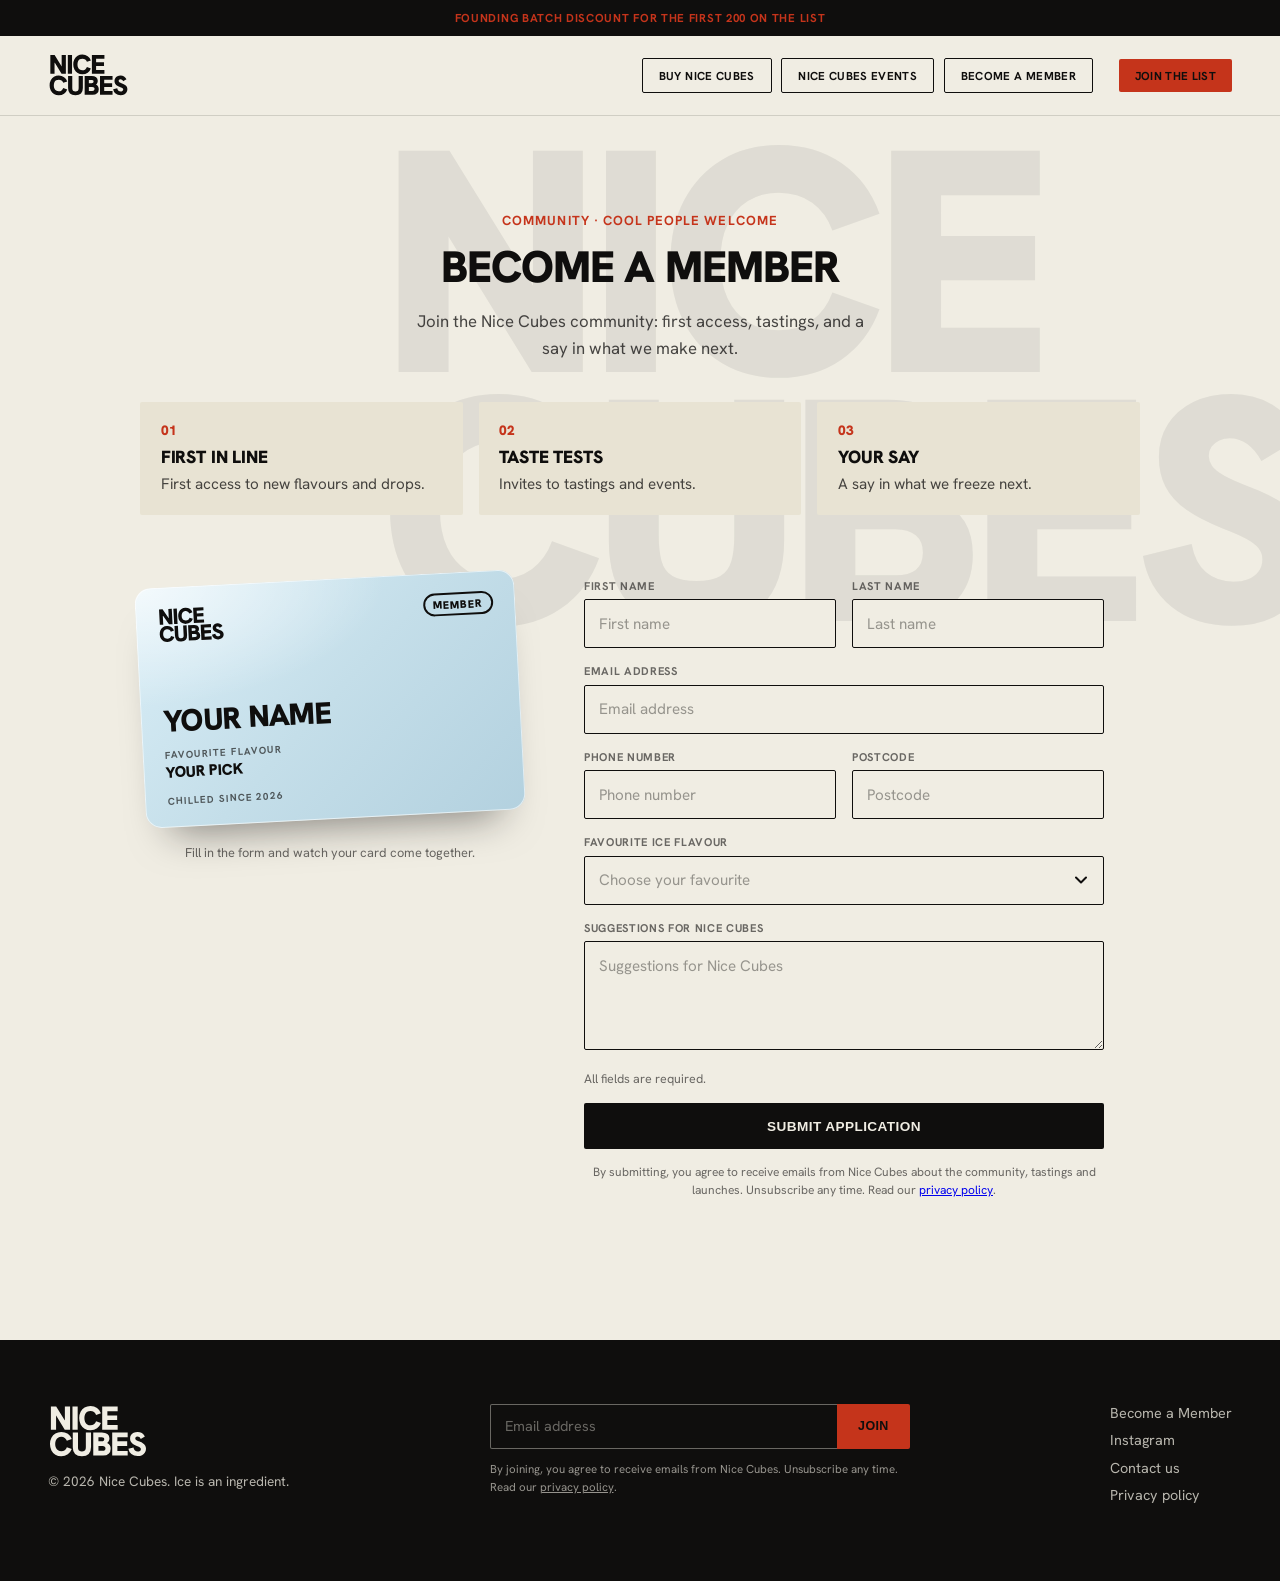
==== commit 3cfa8b75: "Promote membership in more places: post-signup nudge, homepage section, footer link, Buy page CTA Co" ====
--- a/become-a-member/index.html
+++ b/become-a-member/index.html
@@ -18,10 +18,13 @@
 <meta name="twitter:card" content="summary_large_image">
 <!-- meta:end -->
 <link rel="preload" href="/fonts/hanken-grotesk-latin.woff2" as="font" type="font/woff2" crossorigin>
+<!-- Umami: cookieless analytics, no personal data collected. Restricted to the live domain so
+     local testing and previews never appear in the real stats. -->
+<script defer src="https://cloud.umami.is/script.js" data-website-id="16c16598-3e8c-4847-a990-3485f9583426" data-domains="drinknicecubes.com"></script>
 <link rel="icon" href="/images/favicon.svg" type="image/svg+xml">
 <link rel="icon" href="/images/favicon-32.png" type="image/png" sizes="32x32">
 <link rel="apple-touch-icon" href="/images/apple-touch-icon.png">
-<link rel="stylesheet" href="/style.css?v=35">
+<link rel="stylesheet" href="/style.css?v=37">
 </head>
 <body>
 
@@ -81,6 +84,13 @@
       <button class="btn btn--accent btn--block" type="submit">Join the Waitlist</button>
       <p class="form__consent form__consent--dark">By joining, you agree to receive emails from Nice Cubes about early access, launches and offers. Unsubscribe any time. Read our <a href="/privacy/">privacy policy</a>.</p>
       <p class="form__note" role="status" aria-live="polite"></p>
+
+      <div class="join-followup" id="join-followup" hidden>
+        <span class="join-followup__tag">Free</span>
+        <p class="join-followup__title">Want first access and tastings too?</p>
+        <p class="join-followup__text">Apply for free membership: first access, tastings and a say in what we freeze next.</p>
+        <a class="btn btn--dark btn--sm" href="/become-a-member/">Apply for free membership</a>
+      </div>
 
       <aside class="member-prompt" id="member-prompt" role="dialog" aria-modal="false" aria-labelledby="member-prompt-title" hidden>
         <button class="member-prompt__close" type="button" data-dismiss aria-label="Close">&times;</button>
@@ -152,6 +162,34 @@
         </div>
         <div class="flavour-card__name">Raspberry, Lemon &amp; Basil</div>
       </div>
+    </div>
+  </section>
+
+  <section class="member-teaser">
+    <div class="member-teaser__inner">
+      <div class="member-teaser__text">
+        <p class="eyebrow">Community &middot; Free</p>
+        <h2 class="h2">Become a member.</h2>
+        <p class="lede">No cost, just first dibs. Apply and you&rsquo;ll get first access to new flavours, invites to tastings, and a say in what we freeze next.</p>
+        <a class="btn btn--accent" href="/become-a-member/">Apply for free membership</a>
+      </div>
+      <ul class="perks member-teaser__perks">
+        <li class="perk">
+          <span class="perk__num">01</span>
+          <strong class="perk__title">First in line</strong>
+          <span class="perk__text">First access to new flavours and drops.</span>
+        </li>
+        <li class="perk">
+          <span class="perk__num">02</span>
+          <strong class="perk__title">Taste tests</strong>
+          <span class="perk__text">Invites to tastings and events.</span>
+        </li>
+        <li class="perk">
+          <span class="perk__num">03</span>
+          <strong class="perk__title">Your say</strong>
+          <span class="perk__text">A say in what we freeze next.</span>
+        </li>
+      </ul>
     </div>
   </section>
 
@@ -211,7 +249,10 @@
     <span class="freezer__cube freezer__cube--setting"></span>
   </div>
   <p class="freezer__label">Nearly set</p>
-  <a class="btn btn--dark" href="/#join">Join the waitlist</a>
+  <div class="event__actions">
+    <a class="btn btn--dark" href="/#join">Join the waitlist</a>
+    <a class="btn btn--outline" href="/become-a-member/">Become a member while you wait</a>
+  </div>
 </section>
 
 <section class="event" id="page-events" data-sold-out hidden>
@@ -364,12 +405,13 @@
     <p>You never have to give us any of this. If you don&rsquo;t, you can still browse the whole site.</p>
 
     <h2>Cookies and tracking</h2>
-    <p>This website doesn&rsquo;t use cookies, analytics or advertising trackers, and it doesn&rsquo;t store anything on your device. If that ever changes, we will update this page and ask for your permission where the law requires it.</p>
+    <p>This website doesn&rsquo;t use cookies and doesn&rsquo;t store anything on your device. We use Umami, a privacy-focused analytics tool, to see how many people visit the site, which pages they look at, and roughly where they came from (for example, Instagram or a search engine). It works without cookies, doesn&rsquo;t collect your name, email or IP address, and can&rsquo;t identify you individually or track you across other websites. This is why the site doesn&rsquo;t need a cookie banner. If that ever changes, we will update this page and ask for your permission where the law requires it.</p>
 
     <h2>Who we share it with</h2>
     <p>We use trusted services to run the site, and we don&rsquo;t sell your information.</p>
     <ul>
       <li><strong>Klaviyo:</strong> an email marketing service that stores your signup details and sends our emails. It may process information outside the UK, using the safeguards the law requires.</li>
+      <li><strong>Umami:</strong> a privacy-focused analytics service, hosted in the EU, that helps us understand how the site is used. It does not collect personal data.</li>
       <li><strong>GitHub:</strong> hosts this website.</li>
     </ul>
     <p>Our site links to other websites, such as Ticket Tailor for event tickets and Instagram. They have their own privacy policies.</p>
@@ -403,12 +445,13 @@
     <p class="footer__note" role="status" aria-live="polite"></p>
   </div>
   <nav class="footer__links" aria-label="Footer">
+    <a href="/become-a-member/">Become a Member</a>
     <a href="https://www.instagram.com/drinknicecubes/" target="_blank" rel="noopener">Instagram</a>
     <a href="https://ig.me/m/drinknicecubes" target="_blank" rel="noopener">Contact us</a>
     <a href="/privacy/">Privacy policy</a>
   </nav>
 </footer>
 
-<script src="/script.js?v=16"></script>
+<script src="/script.js?v=18"></script>
 </body>
 </html>
--- a/style.css
+++ b/style.css
@@ -710,6 +710,55 @@
 .perk__title { font-weight: 900; font-size: 1.1rem; letter-spacing: -0.01em; text-transform: uppercase; }
 .perk__text { color: var(--muted); font-size: 0.95rem; line-height: 1.45; }
 
+/* Become a Member teaser (home page, between Four Flavours and Follow Along) */
+.member-teaser {
+  background: var(--cream-alt);
+  padding: clamp(3rem, 7vw, 5rem) clamp(1.25rem, 4vw, 3rem);
+}
+
+.member-teaser__inner {
+  max-width: var(--maxw);
+  margin: 0 auto;
+  display: grid;
+  grid-template-columns: minmax(0, 1fr) minmax(0, 1fr);
+  gap: clamp(2rem, 5vw, 4rem);
+  align-items: center;
+}
+
+.member-teaser__text .lede { margin-bottom: 1.75rem; }
+.member-teaser__perks { grid-template-columns: 1fr; margin: 0; }
+.member-teaser__perks .perk { background: var(--cream); }
+
+/* Waitlist success follow-up: nudges toward free membership right after joining */
+.join-followup {
+  position: relative;
+  margin-top: 1.1rem;
+  padding: 1rem 1.1rem 1.05rem;
+  background: var(--ice);
+  color: var(--ink);
+  border-radius: 12px;
+  text-align: left;
+}
+
+.join-followup__tag {
+  display: inline-block;
+  margin-bottom: 0.5rem;
+  padding: 0.2em 0.65em;
+  border-radius: 999px;
+  background: var(--cream);
+  font-size: 0.66rem;
+  font-weight: 900;
+  letter-spacing: 0.1em;
+  text-transform: uppercase;
+}
+
+.join-followup__title { margin: 0 0 0.35rem; font-size: 1rem; font-weight: 900; line-height: 1.2; letter-spacing: -0.01em; }
+.join-followup__text { margin: 0 0 0.9rem; font-size: 0.85rem; line-height: 1.45; }
+
+@media (max-width: 860px) {
+  .member-teaser__inner { grid-template-columns: 1fr; }
+}
+
 /* Card + form */
 .apply__grid {
   display: grid;
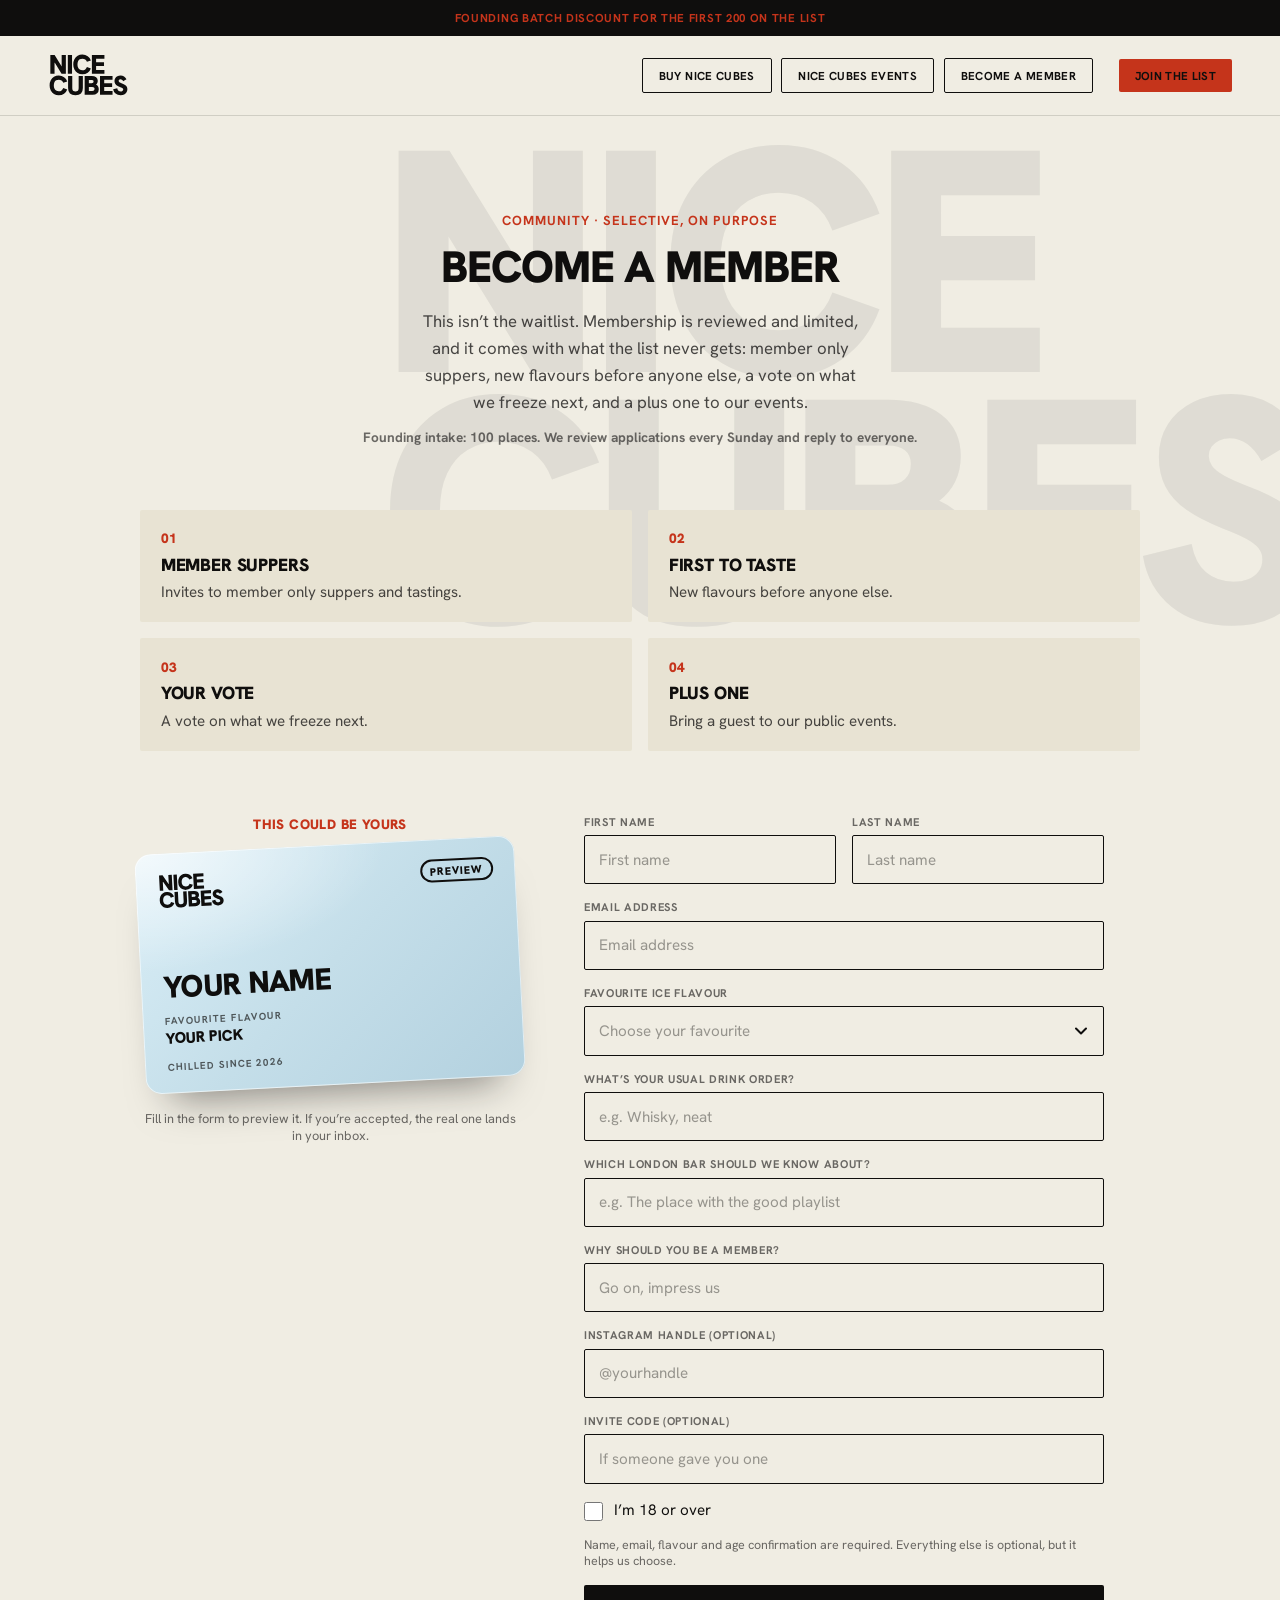
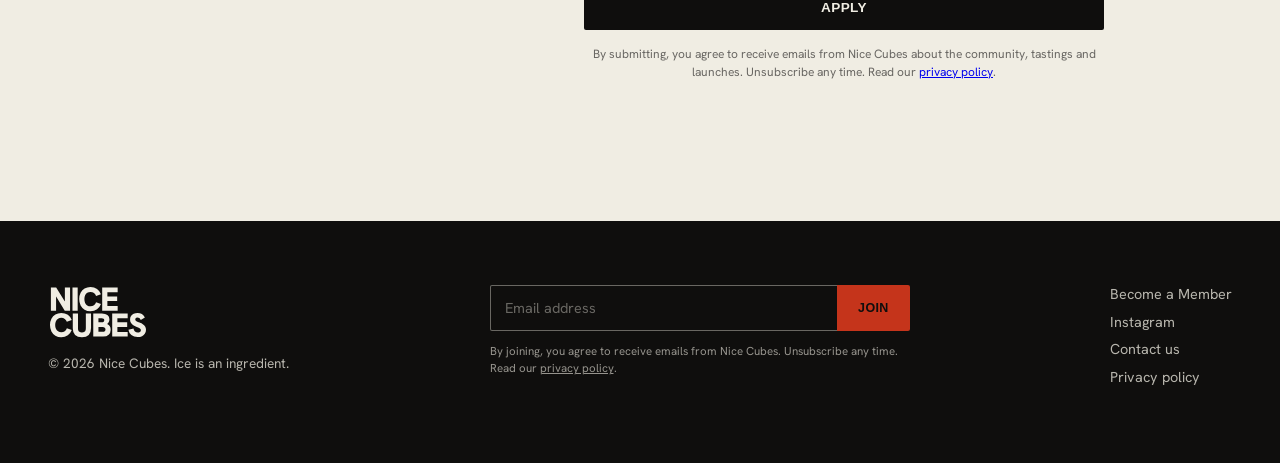
==== commit 4922cca1: "Turn membership into a reviewed, capped tier separate from the waitlist - Split copy: the list stays" ====
--- a/become-a-member/index.html
+++ b/become-a-member/index.html
@@ -5,12 +5,12 @@
 <meta name="viewport" content="width=device-width, initial-scale=1">
 <!-- meta:start -->
 <title>Become a member | Nice Cubes</title>
-<meta name="description" content="Join the Nice Cubes community: first access, tastings, and a say in what we make next.">
+<meta name="description" content="Nice Cubes membership is reviewed and limited. Member only suppers, new flavours before anyone else, and a vote on what we freeze next.">
 <link rel="canonical" href="https://drinknicecubes.com/become-a-member/">
 <meta property="og:type" content="website">
 <meta property="og:site_name" content="Nice Cubes">
 <meta property="og:title" content="Become a member | Nice Cubes">
-<meta property="og:description" content="Join the Nice Cubes community: first access, tastings, and a say in what we make next.">
+<meta property="og:description" content="Nice Cubes membership is reviewed and limited. Member only suppers, new flavours before anyone else, and a vote on what we freeze next.">
 <meta property="og:url" content="https://drinknicecubes.com/become-a-member/">
 <meta property="og:image" content="https://drinknicecubes.com/images/og-home.jpg">
 <meta property="og:image:width" content="1200">
@@ -24,7 +24,7 @@
 <link rel="icon" href="/images/favicon.svg" type="image/svg+xml">
 <link rel="icon" href="/images/favicon-32.png" type="image/png" sizes="32x32">
 <link rel="apple-touch-icon" href="/images/apple-touch-icon.png">
-<link rel="stylesheet" href="/style.css?v=37">
+<link rel="stylesheet" href="/style.css?v=38">
 </head>
 <body>
 
@@ -87,21 +87,10 @@
 
       <div class="join-followup" id="join-followup" hidden>
         <span class="join-followup__tag">Free</span>
-        <p class="join-followup__title">Want first access and tastings too?</p>
-        <p class="join-followup__text">Apply for free membership: first access, tastings and a say in what we freeze next.</p>
-        <a class="btn btn--dark btn--sm" href="/become-a-member/">Apply for free membership</a>
-      </div>
-
-      <aside class="member-prompt" id="member-prompt" role="dialog" aria-modal="false" aria-labelledby="member-prompt-title" hidden>
-        <button class="member-prompt__close" type="button" data-dismiss aria-label="Close">&times;</button>
-        <span class="member-prompt__tag">Free</span>
-        <p class="member-prompt__title" id="member-prompt-title">Would you like to apply for your free membership?</p>
-        <p class="member-prompt__text">First access, tastings and a say in what we freeze next.</p>
-        <div class="member-prompt__actions">
-          <a class="btn btn--dark btn--sm" href="/become-a-member/">Apply for membership</a>
-          <button class="member-prompt__later" type="button" data-dismiss>Maybe later</button>
-        </div>
-      </aside>
+        <p class="join-followup__title">Fancy something the list doesn&rsquo;t get?</p>
+        <p class="join-followup__text">Apply for membership: reviewed, limited, and worth it. Member only suppers, new flavours before anyone else, and a vote on what we freeze next.</p>
+        <a class="btn btn--dark btn--sm" href="/become-a-member/">Apply for membership</a>
+      </div>
     </form>
   </section>
 
@@ -168,26 +157,31 @@
   <section class="member-teaser">
     <div class="member-teaser__inner">
       <div class="member-teaser__text">
-        <p class="eyebrow">Community &middot; Free</p>
+        <p class="eyebrow">Community &middot; Selective, on purpose</p>
         <h2 class="h2">Become a member.</h2>
-        <p class="lede">No cost, just first dibs. Apply and you&rsquo;ll get first access to new flavours, invites to tastings, and a say in what we freeze next.</p>
-        <a class="btn btn--accent" href="/become-a-member/">Apply for free membership</a>
+        <p class="lede">This isn&rsquo;t the list. Membership is reviewed and limited, and it comes with what the list never gets: member only suppers, new flavours before anyone else, and a vote on what we freeze next.</p>
+        <a class="btn btn--accent" href="/become-a-member/">Apply for membership</a>
       </div>
       <ul class="perks member-teaser__perks">
         <li class="perk">
           <span class="perk__num">01</span>
-          <strong class="perk__title">First in line</strong>
-          <span class="perk__text">First access to new flavours and drops.</span>
+          <strong class="perk__title">Member suppers</strong>
+          <span class="perk__text">Invites to member only suppers and tastings.</span>
         </li>
         <li class="perk">
           <span class="perk__num">02</span>
-          <strong class="perk__title">Taste tests</strong>
-          <span class="perk__text">Invites to tastings and events.</span>
+          <strong class="perk__title">First to taste</strong>
+          <span class="perk__text">New flavours before anyone else.</span>
         </li>
         <li class="perk">
           <span class="perk__num">03</span>
-          <strong class="perk__title">Your say</strong>
-          <span class="perk__text">A say in what we freeze next.</span>
+          <strong class="perk__title">Your vote</strong>
+          <span class="perk__text">A vote on what we freeze next.</span>
+        </li>
+        <li class="perk">
+          <span class="perk__num">04</span>
+          <strong class="perk__title">Plus one</strong>
+          <span class="perk__text">Bring a guest to our public events.</span>
         </li>
       </ul>
     </div>
@@ -255,6 +249,9 @@
   </div>
 </section>
 
+<!-- To flag a future event as members only, add data-members-only to the <section class="event">
+     tag below (alongside data-sold-out if it applies). The badge and its styling already exist
+     in style.css and need no further changes. -->
 <section class="event" id="page-events" data-sold-out hidden>
   <div class="event__inner">
     <div class="event__banner-wrap">
@@ -264,7 +261,7 @@
 
     <div class="event__layout">
       <div class="event__body">
-        <p class="eyebrow">First launch event</p>
+        <p class="eyebrow">First launch event <span class="event__members-badge">Members only</span></p>
         <h1 class="display display--event">A Nice Cubes<br>Supper.</h1>
         <p class="event__tagline">Good drinks. Better ice.</p>
 
@@ -307,26 +304,70 @@
         </div>
       </aside>
     </div>
+
+    <!-- Empty until there is a first past event to show. Unhide once photos are added, so
+         members only events can show non-members what they missed. -->
+    <section class="past-events" id="past-events" hidden>
+      <h2 class="h2 h2--center">Past events</h2>
+      <p class="lede lede--center">What non members missed.</p>
+      <div class="follow__grid">
+        <span class="dropzone dropzone--square" data-hint="Photo from a past event">
+          <input type="file" accept="image/*" class="dropzone__input" aria-label="Upload past event photo 1">
+          <span class="dropzone__empty">
+            <svg viewBox="0 0 24 24" class="dropzone__icon"><path d="M21 19V5a2 2 0 0 0-2-2H5a2 2 0 0 0-2 2v14a2 2 0 0 0 2 2h14a2 2 0 0 0 2-2ZM8.5 13.5l2.5 3.01L14.5 12l4.5 6H5l3.5-4.5Z"/></svg>
+            <span class="dropzone__label">Photo from a past event</span>
+            <span class="dropzone__browse">or browse files</span>
+          </span>
+        </span>
+        <span class="dropzone dropzone--square" data-hint="Photo from a past event">
+          <input type="file" accept="image/*" class="dropzone__input" aria-label="Upload past event photo 2">
+          <span class="dropzone__empty">
+            <svg viewBox="0 0 24 24" class="dropzone__icon"><path d="M21 19V5a2 2 0 0 0-2-2H5a2 2 0 0 0-2 2v14a2 2 0 0 0 2 2h14a2 2 0 0 0 2-2ZM8.5 13.5l2.5 3.01L14.5 12l4.5 6H5l3.5-4.5Z"/></svg>
+            <span class="dropzone__label">Photo from a past event</span>
+            <span class="dropzone__browse">or browse files</span>
+          </span>
+        </span>
+        <span class="dropzone dropzone--square" data-hint="Photo from a past event">
+          <input type="file" accept="image/*" class="dropzone__input" aria-label="Upload past event photo 3">
+          <span class="dropzone__empty">
+            <svg viewBox="0 0 24 24" class="dropzone__icon"><path d="M21 19V5a2 2 0 0 0-2-2H5a2 2 0 0 0-2 2v14a2 2 0 0 0 2 2h14a2 2 0 0 0 2-2ZM8.5 13.5l2.5 3.01L14.5 12l4.5 6H5l3.5-4.5Z"/></svg>
+            <span class="dropzone__label">Photo from a past event</span>
+            <span class="dropzone__browse">or browse files</span>
+          </span>
+        </span>
+        <span class="dropzone dropzone--square" data-hint="Photo from a past event">
+          <input type="file" accept="image/*" class="dropzone__input" aria-label="Upload past event photo 4">
+          <span class="dropzone__empty">
+            <svg viewBox="0 0 24 24" class="dropzone__icon"><path d="M21 19V5a2 2 0 0 0-2-2H5a2 2 0 0 0-2 2v14a2 2 0 0 0 2 2h14a2 2 0 0 0 2-2ZM8.5 13.5l2.5 3.01L14.5 12l4.5 6H5l3.5-4.5Z"/></svg>
+            <span class="dropzone__label">Photo from a past event</span>
+            <span class="dropzone__browse">or browse files</span>
+          </span>
+        </span>
+      </div>
+    </section>
   </div>
 </section>
 
 <section class="apply" id="page-apply">
   <div class="apply__inner">
-    <p class="eyebrow eyebrow--center">Community &middot; Cool people welcome</p>
+    <p class="eyebrow eyebrow--center">Community &middot; Selective, on purpose</p>
     <h2 class="h2 h2--center">Become a member</h2>
-    <p class="lede lede--center">Join the Nice Cubes community: first access, tastings, and a say in what we make next.</p>
+    <p class="lede lede--center">This isn&rsquo;t the waitlist. Membership is reviewed and limited, and it comes with what the list never gets: member only suppers, new flavours before anyone else, a vote on what we freeze next, and a plus one to our events.</p>
+    <p class="apply__notice">Founding intake: <span class="member-cap">100</span> places. We review applications every Sunday and reply to everyone.</p>
 
     <ul class="perks">
-      <li class="perk"><span class="perk__num">01</span><strong class="perk__title">First in line</strong><span class="perk__text">First access to new flavours and drops.</span></li>
-      <li class="perk"><span class="perk__num">02</span><strong class="perk__title">Taste tests</strong><span class="perk__text">Invites to tastings and events.</span></li>
-      <li class="perk"><span class="perk__num">03</span><strong class="perk__title">Your say</strong><span class="perk__text">A say in what we freeze next.</span></li>
+      <li class="perk"><span class="perk__num">01</span><strong class="perk__title">Member suppers</strong><span class="perk__text">Invites to member only suppers and tastings.</span></li>
+      <li class="perk"><span class="perk__num">02</span><strong class="perk__title">First to taste</strong><span class="perk__text">New flavours before anyone else.</span></li>
+      <li class="perk"><span class="perk__num">03</span><strong class="perk__title">Your vote</strong><span class="perk__text">A vote on what we freeze next.</span></li>
+      <li class="perk"><span class="perk__num">04</span><strong class="perk__title">Plus one</strong><span class="perk__text">Bring a guest to our public events.</span></li>
     </ul>
 
     <div class="apply__grid">
       <div class="member-card-wrap">
+        <p class="member-card__preview-label">This could be yours</p>
         <div class="member-card" aria-hidden="true">
           <svg class="member-card__logo" viewBox="-60 -60 3023 1637" focusable="false"><use href="#nc-wordmark"/></svg>
-          <span class="member-card__tag">Member</span>
+          <span class="member-card__tag">Preview</span>
           <div class="member-card__name" id="card-name">Your name</div>
           <div class="member-card__row">
             <span class="member-card__label">Favourite flavour</span>
@@ -334,7 +375,7 @@
           </div>
           <div class="member-card__foot">Chilled since 2026</div>
         </div>
-        <p class="member-card__hint">Fill in the form and watch your card come together.</p>
+        <p class="member-card__hint">Fill in the form to preview it. If you&rsquo;re accepted, the real one lands in your inbox.</p>
       </div>
 
     <form class="form form--light" id="apply-form" novalidate>
@@ -352,16 +393,6 @@
         <span class="field__label">Email address</span>
         <input class="field__input" type="email" name="email" placeholder="Email address" required autocomplete="email">
       </label>
-      <div class="form__row">
-        <label class="field">
-          <span class="field__label">Phone number</span>
-          <input class="field__input" type="tel" name="phone" placeholder="Phone number" required autocomplete="tel">
-        </label>
-        <label class="field">
-          <span class="field__label">Postcode</span>
-          <input class="field__input" type="text" name="postcode" placeholder="Postcode" required autocomplete="postal-code">
-        </label>
-      </div>
       <label class="field field--full">
         <span class="field__label">Favourite ice flavour</span>
         <select class="field__input" name="flavour" required>
@@ -373,12 +404,32 @@
         </select>
       </label>
       <label class="field field--full">
-        <span class="field__label">Suggestions for Nice Cubes</span>
-        <textarea class="field__input field__textarea" name="suggestion" rows="4" placeholder="Suggestions for Nice Cubes" required></textarea>
+        <span class="field__label">What&rsquo;s your usual drink order?</span>
+        <input class="field__input" type="text" name="drinkOrder" placeholder="e.g. Whisky, neat" autocomplete="off">
+      </label>
+      <label class="field field--full">
+        <span class="field__label">Which London bar should we know about?</span>
+        <input class="field__input" type="text" name="bar" placeholder="e.g. The place with the good playlist" autocomplete="off">
+      </label>
+      <label class="field field--full">
+        <span class="field__label">Why should you be a member?</span>
+        <input class="field__input" type="text" name="whyMember" placeholder="Go on, impress us" autocomplete="off">
+      </label>
+      <label class="field field--full">
+        <span class="field__label">Instagram handle (optional)</span>
+        <input class="field__input" type="text" name="instagram" placeholder="@yourhandle" autocomplete="off">
+      </label>
+      <label class="field field--full">
+        <span class="field__label">Invite code (optional)</span>
+        <input class="field__input" type="text" name="inviteCode" placeholder="If someone gave you one" autocomplete="off">
+      </label>
+      <label class="field field--checkbox field--full">
+        <input class="field__checkbox" type="checkbox" name="ageConfirm" value="yes" required>
+        <span class="field__checkbox-label">I&rsquo;m 18 or over</span>
       </label>
       <div class="hp" aria-hidden="true"><label>Leave this field empty<input type="text" name="nc_confirm_url" tabindex="-1" autocomplete="off"></label></div>
-      <p class="form__required">All fields are required.</p>
-      <button class="btn btn--dark btn--block" type="submit">Submit Application</button>
+      <p class="form__required">Name, email, flavour and age confirmation are required. Everything else is optional, but it helps us choose.</p>
+      <button class="btn btn--dark btn--block" type="submit">Apply</button>
       <p class="form__consent">By submitting, you agree to receive emails from Nice Cubes about the community, tastings and launches. Unsubscribe any time. Read our <a href="/privacy/">privacy policy</a>.</p>
       <p class="form__note" role="status" aria-live="polite"></p>
     </form>
@@ -399,7 +450,7 @@
     <h2>What we collect and why</h2>
     <ul>
       <li><strong>Waitlist and newsletter signups:</strong> your first name, last name (waitlist only) and email address. We use them to send you news about early access, launches and offers, including the founding batch discount. We do this with your consent.</li>
-      <li><strong>Membership applications:</strong> your name, email address, phone number, postcode, favourite flavour and suggestions. We use them to run the Nice Cubes community, such as early access, tastings and events, to get in touch about your application, and to help us decide what to make next. We do this with your consent.</li>
+      <li><strong>Membership applications:</strong> your name, email address, favourite flavour, and, if you choose to answer, your usual drink order, a bar recommendation, why you think you should be a member, your Instagram handle, and an invite code. We also ask you to confirm you are 18 or over, since our events involve alcohol. Applications are reviewed by the founders to decide who joins. We use your details to run the Nice Cubes community, such as member events and tastings, to get in touch about your application, and to help us decide what to make next. We do this with your consent.</li>
       <li><strong>Visiting the site:</strong> like any website, the company that hosts it (GitHub) receives your IP address and basic technical details when your browser loads a page. This is used to deliver the site and keep it secure.</li>
     </ul>
     <p>You never have to give us any of this. If you don&rsquo;t, you can still browse the whole site.</p>
@@ -452,6 +503,6 @@
   </nav>
 </footer>
 
-<script src="/script.js?v=18"></script>
+<script src="/script.js?v=20"></script>
 </body>
 </html>
--- a/style.css
+++ b/style.css
@@ -260,7 +260,6 @@
 }
 
 .form {
-  position: relative;
   max-width: 480px;
   margin: 0 auto;
   text-align: left;
@@ -274,6 +273,30 @@
 
 .field { display: block; margin-bottom: 1rem; }
 .field--full { grid-column: 1 / -1; }
+
+.field--checkbox {
+  display: flex;
+  align-items: flex-start;
+  gap: 0.65rem;
+}
+
+.field__checkbox {
+  flex-shrink: 0;
+  width: 1.2rem;
+  height: 1.2rem;
+  margin: 0.15rem 0 0;
+  accent-color: var(--accent);
+}
+
+.field__checkbox:focus-visible { outline: 2px solid var(--accent); outline-offset: 2px; }
+.field__checkbox:invalid.touched { outline: 2px solid #b0361a; outline-offset: 2px; }
+
+.field__checkbox-label {
+  color: var(--muted-2);
+  font-size: 0.95rem;
+  line-height: 1.4;
+}
+.form--light .field__checkbox-label { color: var(--ink); }
 
 .field__label {
   display: block;
@@ -685,15 +708,23 @@
 }
 
 .apply__inner { max-width: 1000px; margin: 0 auto; }
-.apply .lede { margin-bottom: 2.5rem; }
-
-/* Perks */
+.apply .lede { margin-bottom: 0.75rem; }
+
+.apply__notice {
+  margin: 0 0 clamp(2.5rem, 6vw, 4rem);
+  text-align: center;
+  font-size: 0.85rem;
+  font-weight: 700;
+  color: var(--muted-2);
+}
+
+/* Perks: 2x2 on the Become a Member page. The home page teaser overrides this to one column. */
 .perks {
   list-style: none;
   margin: 0 0 clamp(2.5rem, 6vw, 4rem);
   padding: 0;
   display: grid;
-  grid-template-columns: repeat(3, 1fr);
+  grid-template-columns: repeat(2, 1fr);
   gap: 1rem;
 }
 
@@ -770,6 +801,16 @@
 .apply__grid .form { max-width: 520px; margin: 0; }
 
 .member-card-wrap { position: sticky; top: 7rem; }
+
+.member-card__preview-label {
+  margin: 0 0 0.75rem;
+  text-align: center;
+  font-weight: 900;
+  font-size: 0.85rem;
+  letter-spacing: 0.03em;
+  text-transform: uppercase;
+  color: var(--accent);
+}
 
 /* Live membership card: fills in as the form is filled in */
 .member-card {
@@ -883,6 +924,22 @@
 .event[data-sold-out] .event__stamp { display: block; }
 .event[data-sold-out] .event__soldout { display: block; }
 .event[data-sold-out] .event__card-soldout { display: block; }
+
+/* Members only badge: shown when the section carries the data-members-only attribute */
+.event__members-badge {
+  display: none;
+  margin-left: 0.6rem;
+  padding: 0.2em 0.6em;
+  border: 1px solid var(--accent);
+  border-radius: 4px;
+  color: var(--accent);
+  font-size: 0.68rem;
+  font-weight: 900;
+  letter-spacing: 0.06em;
+  text-transform: uppercase;
+  vertical-align: middle;
+}
+.event[data-members-only] .event__members-badge { display: inline-block; }
 
 .event__stamp {
   position: absolute;
@@ -945,6 +1002,16 @@
   letter-spacing: 0.06em;
   text-transform: uppercase;
 }
+
+/* Past events: empty until there is a first one to show (see the HTML comment above it) */
+.past-events {
+  margin-top: clamp(3rem, 7vw, 5rem);
+  padding-top: clamp(2.5rem, 6vw, 4rem);
+  border-top: 1px solid var(--line);
+  text-align: center;
+}
+.past-events .lede { margin-bottom: 2rem; }
+.past-events .follow__grid { text-align: left; }
 
 .dropzone__input {
   position: absolute;
@@ -1055,108 +1122,6 @@
 }
 
 .logo--footer, .lockup { cursor: pointer; -webkit-tap-highlight-color: transparent; }
-
-/* Free membership nudge, shown when someone clicks into the waitlist form.
-   Wide screens: beside the form. Narrow screens: just above it. */
-.member-prompt {
-  position: relative;
-  margin: 0 0 1.1rem;
-  padding: 1rem 2.6rem 1.05rem 1.1rem;
-  background: var(--cream);
-  color: var(--ink);
-  border-radius: 12px;
-  box-shadow: 0 18px 40px -12px rgba(0, 0, 0, 0.65);
-  text-align: left;
-  animation: prompt-up 0.25s ease-out;
-}
-
-/* little arrow pointing up at the name fields */
-.member-prompt::after {
-  content: '';
-  position: absolute;
-  bottom: 100%;
-  left: 2rem;
-  border: 9px solid transparent;
-  border-bottom-color: var(--cream);
-}
-
-/* on smaller screens the form becomes a column so the card can slot in right under the name fields */
-@media (max-width: 1099px) {
-  #waitlist-form { display: flex; flex-direction: column; }
-  #waitlist-form > * { order: 2; }
-  #waitlist-form > .form__row { order: 0; }
-  #waitlist-form > .member-prompt { order: 1; }
-}
-
-.member-prompt__tag {
-  display: inline-block;
-  margin-bottom: 0.5rem;
-  padding: 0.2em 0.65em;
-  border-radius: 999px;
-  background: var(--ice);
-  font-size: 0.66rem;
-  font-weight: 900;
-  letter-spacing: 0.1em;
-  text-transform: uppercase;
-}
-
-.member-prompt__title { margin: 0 0 0.35rem; font-size: 1rem; font-weight: 900; line-height: 1.2; letter-spacing: -0.01em; }
-.member-prompt__text { display: none; margin: 0 0 0.9rem; font-size: 0.85rem; line-height: 1.45; color: var(--muted); }
-.member-prompt__actions { display: flex; align-items: center; flex-wrap: wrap; gap: 0.5rem 1rem; margin-top: 0.7rem; }
-
-.member-prompt__later {
-  padding: 0;
-  border: 0;
-  background: none;
-  color: var(--muted-2);
-  font: inherit;
-  font-size: 0.8rem;
-  text-decoration: underline;
-  cursor: pointer;
-}
-.member-prompt__later:hover { color: var(--ink); }
-
-.member-prompt__close {
-  position: absolute;
-  top: 0.35rem;
-  right: 0.5rem;
-  width: 2rem;
-  height: 2rem;
-  border: 0;
-  background: none;
-  color: var(--muted-2);
-  font-size: 1.5rem;
-  line-height: 1;
-  cursor: pointer;
-}
-.member-prompt__close:hover { color: var(--ink); }
-
-@keyframes prompt-up { from { opacity: 0; transform: translateY(8px); } to { opacity: 1; transform: none; } }
-@keyframes prompt-in { from { opacity: 0; transform: translateX(-8px); } to { opacity: 1; transform: none; } }
-
-@media (min-width: 1100px) {
-  .member-prompt {
-    position: absolute;
-    z-index: 5;
-    left: calc(100% + 1.5rem);
-    top: -0.35rem;
-    width: 270px;
-    margin: 0;
-    animation-name: prompt-in;
-  }
-  .member-prompt::after {
-    bottom: auto;
-    top: 1.6rem;
-    left: -18px;
-    border-color: transparent;
-    border-right-color: var(--cream);
-  }
-  .member-prompt__text { display: block; }
-}
-
-@media (prefers-reduced-motion: reduce) {
-  .member-prompt { animation: none; }
-}
 
 /* Small helpers */
 .nowrap { white-space: nowrap; }
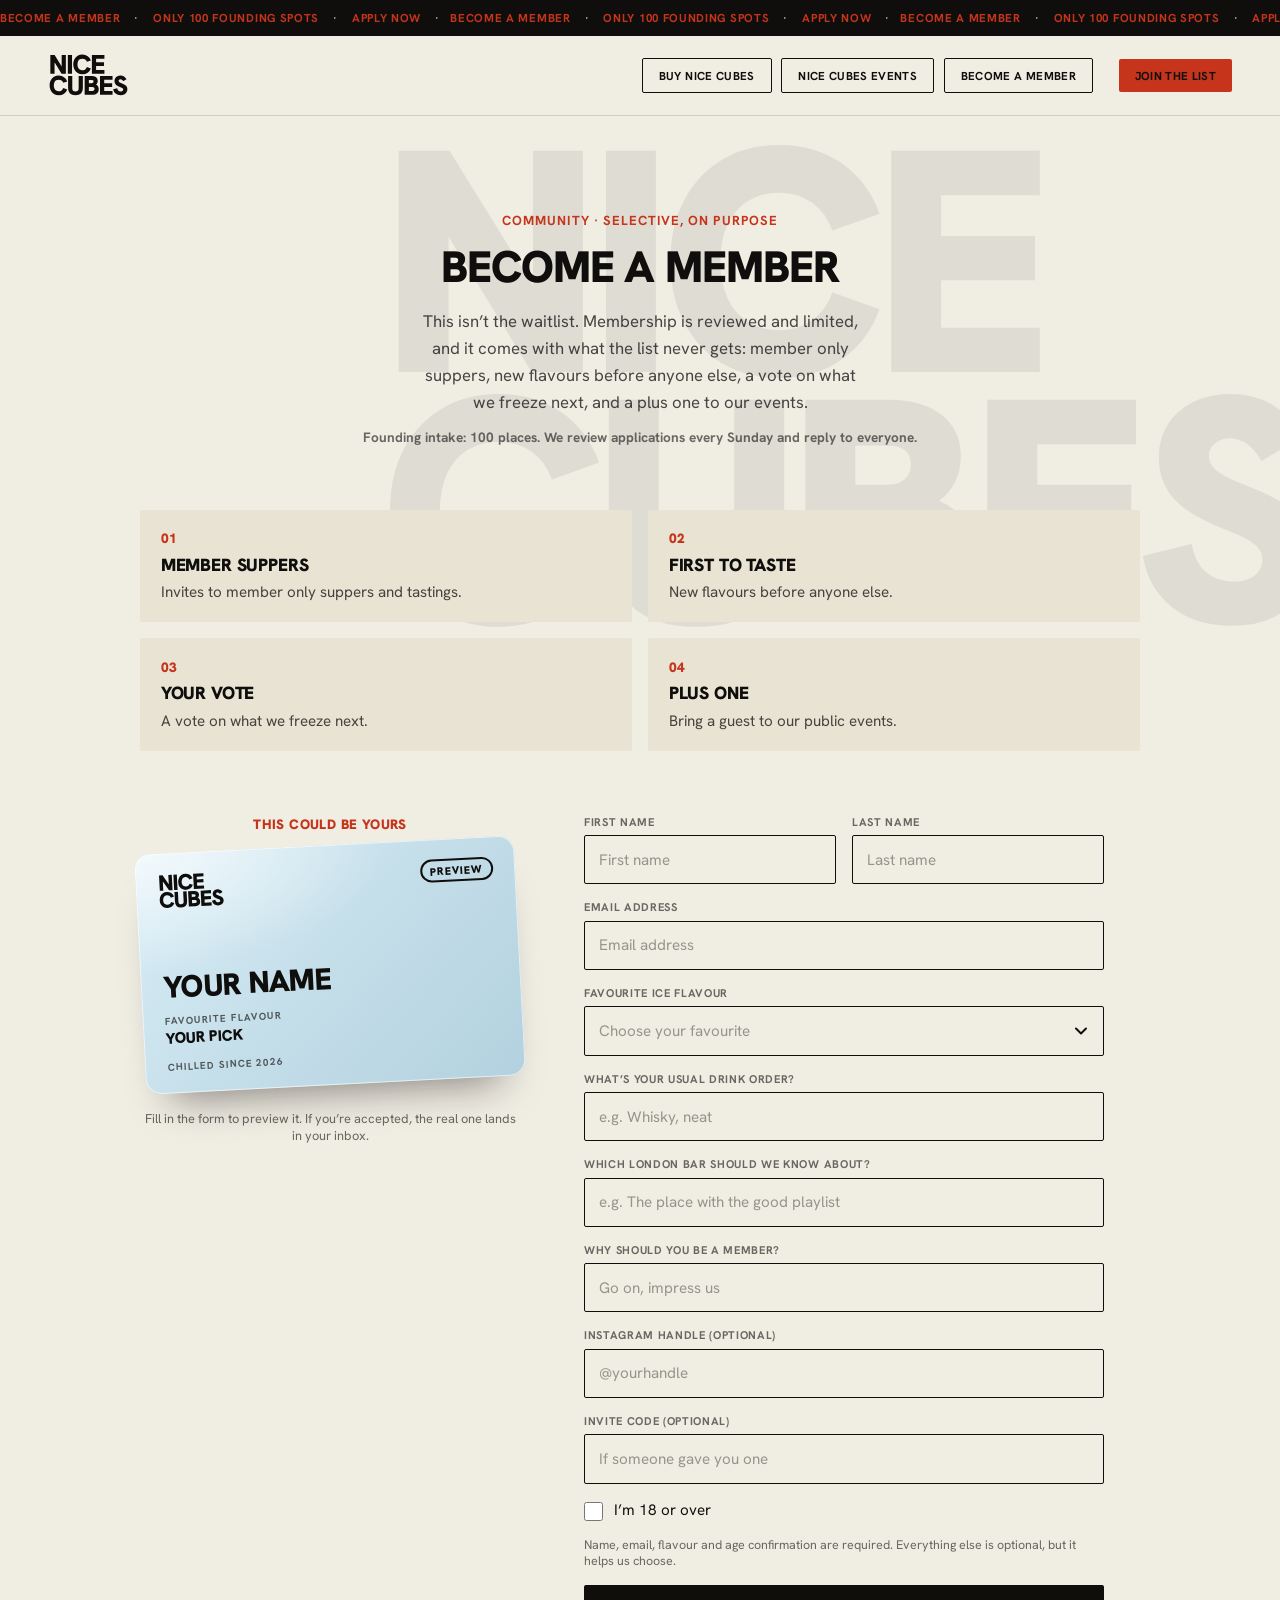
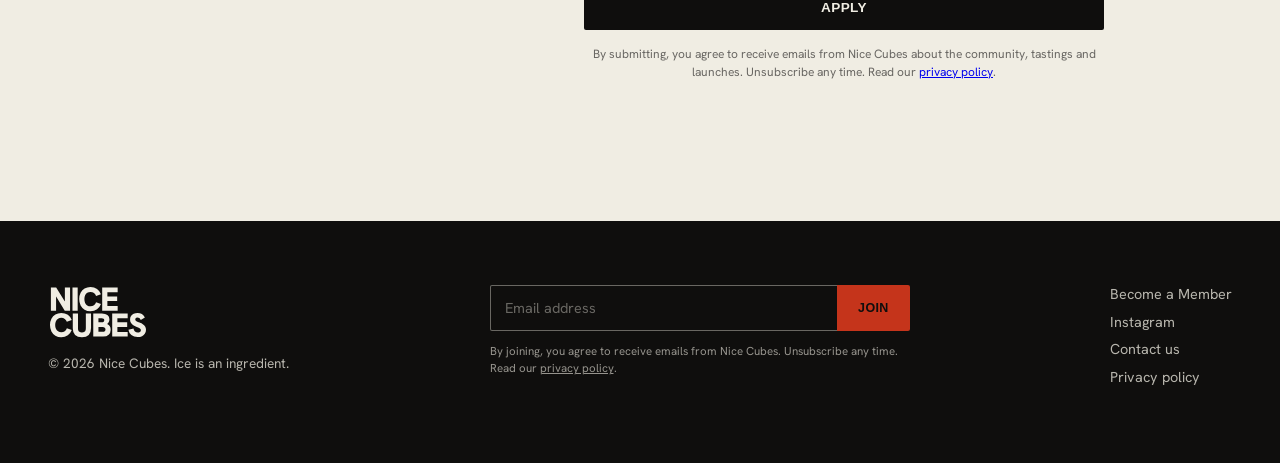
==== commit 6179ab2e: "Replace the discount announcement bar with a scrolling membership ticker - New copy: Become a member" ====
--- a/become-a-member/index.html
+++ b/become-a-member/index.html
@@ -24,14 +24,31 @@
 <link rel="icon" href="/images/favicon.svg" type="image/svg+xml">
 <link rel="icon" href="/images/favicon-32.png" type="image/png" sizes="32x32">
 <link rel="apple-touch-icon" href="/images/apple-touch-icon.png">
-<link rel="stylesheet" href="/style.css?v=38">
+<link rel="stylesheet" href="/style.css?v=40">
 </head>
 <body>
 
 <svg width="0" height="0" style="position:absolute" aria-hidden="true" focusable="false"><defs><path id="nc-wordmark" d="M27 715V18H187L491 509H450V18H607V715H446L144 223H184V715ZM680 715V18H837V715ZM1224 733Q1123 733 1046 687Q969 641 926 558.5Q883 476 883 366Q883 256 926 174Q969 92 1046 46Q1123 0 1224 0Q1339 0 1422 57.5Q1505 115 1541 216L1393 269Q1373 213 1329.5 181.5Q1286 150 1224 150Q1168 150 1126.5 176Q1085 202 1062.5 250Q1040 298 1040 366Q1040 434 1062.5 482.5Q1085 531 1126.5 557Q1168 583 1224 583Q1286 583 1329.5 551.5Q1373 520 1393 464L1541 517Q1505 617 1422 675Q1339 733 1224 733ZM1578 715V18H2046V158H1735V286H2031V426H1735V575H2046V715ZM341 1517Q240 1517 163 1471Q86 1425 43 1342.5Q0 1260 0 1150Q0 1040 43 958Q86 876 163 830Q240 784 341 784Q456 784 539 841.5Q622 899 658 1000L510 1053Q490 997 446.5 965.5Q403 934 341 934Q285 934 243.5 960Q202 986 179.5 1034Q157 1082 157 1150Q157 1218 179.5 1266.5Q202 1315 243.5 1341Q285 1367 341 1367Q403 1367 446.5 1335.5Q490 1304 510 1248L658 1301Q622 1401 539 1459Q456 1517 341 1517ZM965 1517Q828 1517 758.5 1450Q689 1383 689 1247V802H846V1229Q846 1277 854.5 1309Q863 1341 889 1357Q915 1373 965 1373Q1015 1373 1040.5 1357Q1066 1341 1075 1309.5Q1084 1278 1084 1231V802H1241V1242Q1241 1381 1171.5 1449Q1102 1517 965 1517ZM1308 1499V802H1568Q1675 802 1736 849Q1797 896 1797 979Q1797 1025 1779 1061Q1761 1097 1729 1120Q1784 1144 1809.5 1186.5Q1835 1229 1835 1290Q1835 1387 1773.5 1443Q1712 1499 1605 1499ZM1465 1355H1592Q1678 1355 1678 1283Q1678 1248 1655.5 1229Q1633 1210 1592 1210H1465ZM1465 1070H1568Q1602 1070 1621 1052.5Q1640 1035 1640 1004Q1640 976 1621.5 961Q1603 946 1568 946H1465ZM1881 1499V802H2349V942H2038V1070H2334V1210H2038V1359H2349V1499ZM2651 1514Q2535 1514 2461 1454Q2387 1394 2371 1294L2524 1256Q2535 1316 2569.5 1345.5Q2604 1375 2656 1375Q2682 1375 2702.5 1367Q2723 1359 2735 1343Q2747 1327 2747 1305Q2747 1285 2735 1269.5Q2723 1254 2696 1239.5Q2669 1225 2624 1208Q2553 1180 2508 1148.5Q2463 1117 2442 1076Q2421 1035 2421 982Q2421 924 2449.5 879.5Q2478 835 2529.5 809.5Q2581 784 2649 784Q2722 784 2778.5 817.5Q2835 851 2869 919L2744 995Q2725 960 2699.5 941.5Q2674 923 2644 923Q2626 923 2611 930Q2596 937 2587 949.5Q2578 962 2578 979Q2578 996 2588.5 1011Q2599 1026 2627 1041.5Q2655 1057 2705 1076Q2772 1101 2815.5 1131Q2859 1161 2881 1200.5Q2903 1240 2903 1295Q2903 1359 2871.5 1408.5Q2840 1458 2783.5 1486Q2727 1514 2651 1514Z"/></defs></svg>
 <svg class="bg-wordmark" viewBox="-60 -60 3023 1637" aria-hidden="true" focusable="false"><use href="#nc-wordmark"/></svg>
 
-<div class="announce"><span class="announce__long">Founding batch discount for the first 200 on the list</span><span class="announce__short">Founding batch discount: first 200</span></div>
+<a class="announce" href="/become-a-member/" aria-label="Become a member. Only 100 founding spots. Apply now.">
+  <span class="announce__track">
+<!-- announce:start -->
+<span class="announce__item">Become a member <span class="announce__dot">&middot;</span> Only <span class="member-cap">100</span> founding spots <span class="announce__dot">&middot;</span> Apply now <span class="announce__dot">&middot;</span></span>
+<span class="announce__item" aria-hidden="true">Become a member <span class="announce__dot">&middot;</span> Only <span class="member-cap">100</span> founding spots <span class="announce__dot">&middot;</span> Apply now <span class="announce__dot">&middot;</span></span>
+<span class="announce__item" aria-hidden="true">Become a member <span class="announce__dot">&middot;</span> Only <span class="member-cap">100</span> founding spots <span class="announce__dot">&middot;</span> Apply now <span class="announce__dot">&middot;</span></span>
+<span class="announce__item" aria-hidden="true">Become a member <span class="announce__dot">&middot;</span> Only <span class="member-cap">100</span> founding spots <span class="announce__dot">&middot;</span> Apply now <span class="announce__dot">&middot;</span></span>
+<span class="announce__item" aria-hidden="true">Become a member <span class="announce__dot">&middot;</span> Only <span class="member-cap">100</span> founding spots <span class="announce__dot">&middot;</span> Apply now <span class="announce__dot">&middot;</span></span>
+<span class="announce__item" aria-hidden="true">Become a member <span class="announce__dot">&middot;</span> Only <span class="member-cap">100</span> founding spots <span class="announce__dot">&middot;</span> Apply now <span class="announce__dot">&middot;</span></span>
+<span class="announce__item" aria-hidden="true">Become a member <span class="announce__dot">&middot;</span> Only <span class="member-cap">100</span> founding spots <span class="announce__dot">&middot;</span> Apply now <span class="announce__dot">&middot;</span></span>
+<span class="announce__item" aria-hidden="true">Become a member <span class="announce__dot">&middot;</span> Only <span class="member-cap">100</span> founding spots <span class="announce__dot">&middot;</span> Apply now <span class="announce__dot">&middot;</span></span>
+<span class="announce__item" aria-hidden="true">Become a member <span class="announce__dot">&middot;</span> Only <span class="member-cap">100</span> founding spots <span class="announce__dot">&middot;</span> Apply now <span class="announce__dot">&middot;</span></span>
+<span class="announce__item" aria-hidden="true">Become a member <span class="announce__dot">&middot;</span> Only <span class="member-cap">100</span> founding spots <span class="announce__dot">&middot;</span> Apply now <span class="announce__dot">&middot;</span></span>
+<span class="announce__item" aria-hidden="true">Become a member <span class="announce__dot">&middot;</span> Only <span class="member-cap">100</span> founding spots <span class="announce__dot">&middot;</span> Apply now <span class="announce__dot">&middot;</span></span>
+<span class="announce__item" aria-hidden="true">Become a member <span class="announce__dot">&middot;</span> Only <span class="member-cap">100</span> founding spots <span class="announce__dot">&middot;</span> Apply now <span class="announce__dot">&middot;</span></span>
+<!-- announce:end -->
+  </span>
+</a>
 
 <header class="nav" id="site-nav">
   <a class="nav__brand" href="/" aria-label="Nice Cubes home">
--- a/style.css
+++ b/style.css
@@ -79,20 +79,54 @@
 .lede--center { max-width: 50ch; margin-left: auto; margin-right: auto; text-align: center; }
 
 /* Announcement bar */
+/* Announcement bar: a looping marquee linking to Become a Member. The items are generated by
+   build_pages.py from ANNOUNCE_REPEATS, repeated enough times that the strip stays full at any
+   screen width; translateX(-50%) always lands on an item boundary because the repeat count is
+   even, so the loop is seamless. */
 .announce {
+  display: block;
   background: var(--ink);
+  overflow: hidden;
+  padding: 0.65rem 0;
+  text-decoration: none;
+}
+
+.announce__track {
+  display: flex;
+  width: max-content;
+  animation: announce-scroll 20s linear infinite;
+}
+
+.announce:hover .announce__track,
+.announce:focus-visible .announce__track {
+  animation-play-state: paused;
+}
+
+.announce__item {
+  /* deliberately not display:flex: flex containers collapse the whitespace around their own
+     inline children (e.g. the space either side of the member-cap span), which ate the gaps
+     around the number here */
+  display: inline-block;
+  flex-shrink: 0;
   color: var(--accent);
-  text-align: center;
   font-weight: 700;
   font-size: 0.72rem;
   letter-spacing: 0.06em;
   text-transform: uppercase;
-  padding: 0.65rem 1rem;
   white-space: nowrap;
-  overflow: hidden;
-}
-
-.announce__short { display: none; }
+}
+
+.announce__dot { margin: 0 0.9em; color: var(--on-dark-muted); }
+
+@keyframes announce-scroll {
+  from { transform: translateX(0); }
+  to { transform: translateX(-50%); }
+}
+
+@media (prefers-reduced-motion: reduce) {
+  .announce__track { animation: none; }
+  .announce__item[aria-hidden] { display: none; }
+}
 
 /* Nav */
 .nav {
@@ -1189,9 +1223,9 @@
 }
 
 @media (max-width: 560px) {
-  .announce { font-size: 0.68rem; padding: 0.5rem 0.75rem; }
-  .announce__long { display: none; }
-  .announce__short { display: inline; }
+  .announce { padding: 0.5rem 0; }
+  .announce__item { font-size: 0.68rem; }
+  .announce__dot { margin: 0 0.7em; }
   .hero { padding-top: 1.75rem; }
 }
 
